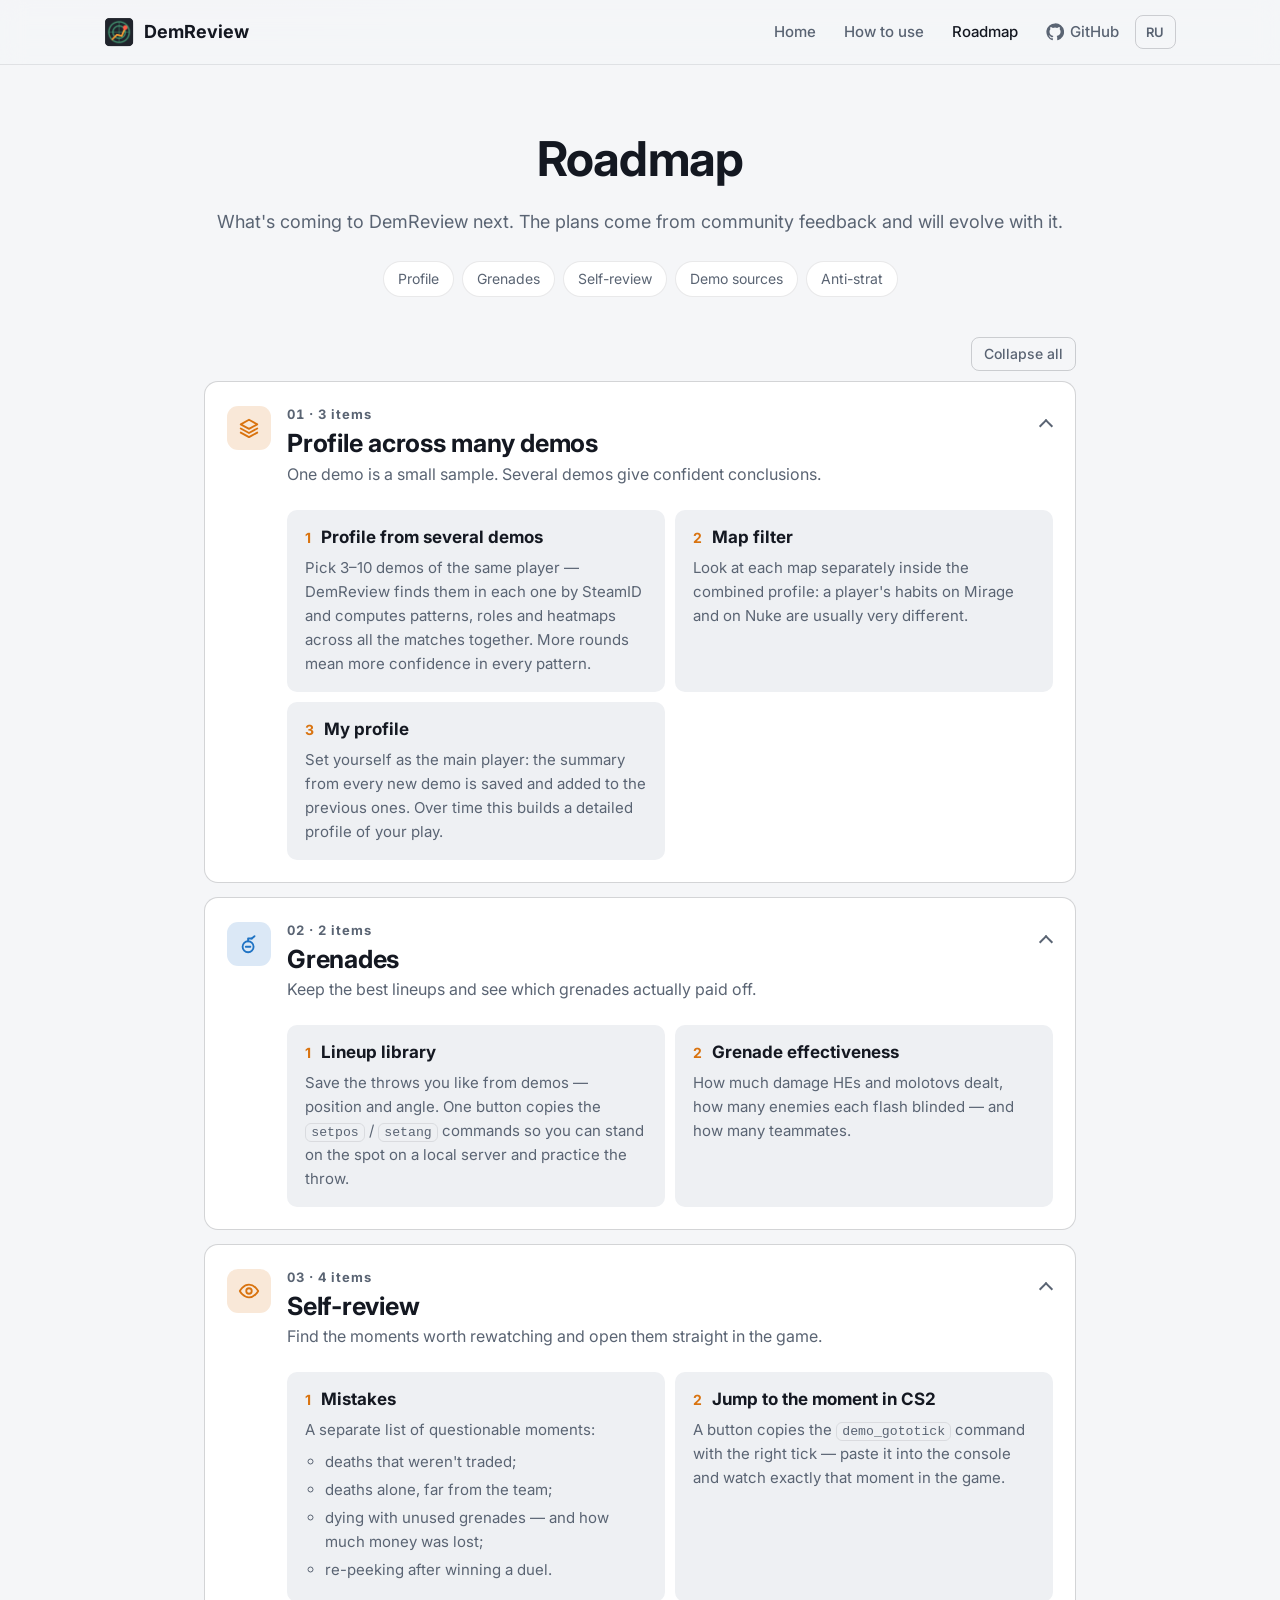
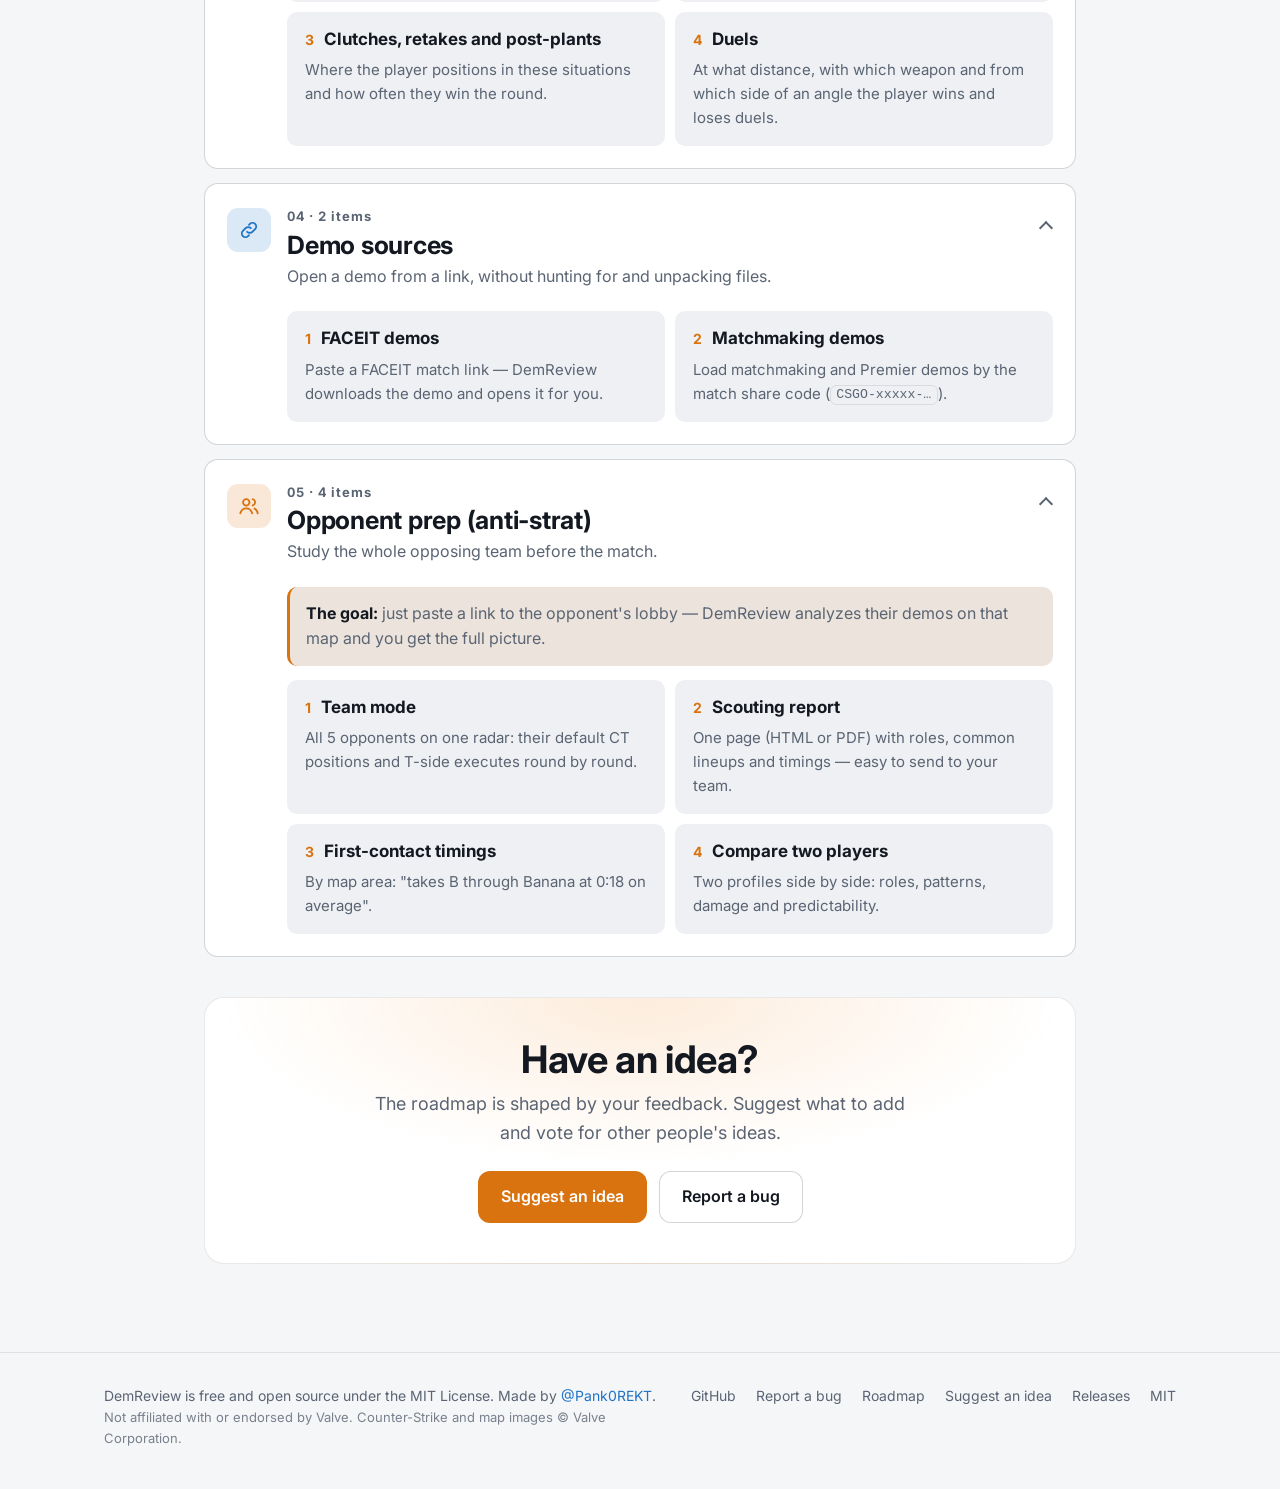
==== site/roadmap.html @ ffc4f19f "Дорожная карта на сайте" ====
<!doctype html>
<html lang="en" data-title-ru="Дорожная карта — DemReview" data-title-en="Roadmap — DemReview">
<head>
  <meta charset="utf-8">
  <meta name="viewport" content="width=device-width, initial-scale=1">
  <title>Roadmap — DemReview</title>
  <script>
    (function () {
      var saved = null;
      try { saved = localStorage.getItem("lang"); } catch (e) {}
      var langs = navigator.languages || [navigator.language || ""];
      var ru = /^(ru|uk|be|kk)/i.test(langs[0] || "");
      document.documentElement.lang = saved === "ru" || saved === "en" ? saved : (ru ? "ru" : "en");
    })();
  </script>
  <meta name="description" content="DemReview roadmap: player profile across many demos, grenade lineup library, self-review, FACEIT and matchmaking demos, opponent preparation (anti-strat).">
  <meta name="theme-color" content="#0e1014">
  <link rel="icon" type="image/png" href="assets/icon.png">
  <meta property="og:type" content="website">
  <meta property="og:title" content="DemReview roadmap">
  <meta property="og:description" content="What's coming next in DemReview: multi-demo profiles, lineups, self-review, FACEIT demos and anti-strat.">
  <meta property="og:image" content="https://pank0rekt.github.io/demreview-cs2/assets/og.png">
  <meta property="og:url" content="https://pank0rekt.github.io/demreview-cs2/roadmap.html">
  <meta name="twitter:card" content="summary_large_image">
  <link rel="preconnect" href="https://fonts.googleapis.com">
  <link rel="preconnect" href="https://fonts.gstatic.com" crossorigin>
  <link rel="stylesheet" href="https://fonts.googleapis.com/css2?family=Inter:wght@400;500;600;700&display=swap">
  <link rel="stylesheet" href="assets/style.css">
</head>
<body>
  <a class="skip-link" href="#main">
    <span data-lang="ru">К содержимому</span><span data-lang="en">Skip to content</span>
  </a>

  <header class="site-header">
    <div class="container">
      <a class="brand" href="./" aria-label="DemReview"><img src="assets/icon.png" alt="" width="30" height="30"><span class="brand-name">DemReview</span></a>
      <nav class="nav" aria-label="Main">
        <a class="nav-home" href="./"><span data-lang="ru">Главная</span><span data-lang="en">Home</span></a>
        <a href="usage.html"><span data-lang="ru"><span class="nav-long">Как пользоваться</span><span class="nav-short">Гайд</span></span><span data-lang="en"><span class="nav-long">How to use</span><span class="nav-short">Guide</span></span></a>
        <a href="roadmap.html" aria-current="page"><span data-lang="ru">Планы</span><span data-lang="en">Roadmap</span></a>
        <a class="nav-github" href="https://github.com/Pank0REKT/demreview-cs2">
          <svg viewBox="0 0 24 24" fill="currentColor" aria-hidden="true"><path d="M12 .5a11.5 11.5 0 0 0-3.64 22.41c.58.1.79-.25.79-.56v-2c-3.2.7-3.88-1.37-3.88-1.37-.52-1.33-1.28-1.69-1.28-1.69-1.05-.72.08-.7.08-.7 1.16.08 1.77 1.19 1.77 1.19 1.03 1.77 2.7 1.26 3.36.96.1-.75.4-1.26.73-1.55-2.55-.29-5.24-1.28-5.24-5.69 0-1.26.45-2.29 1.19-3.1-.12-.29-.52-1.46.11-3.05 0 0 .97-.31 3.17 1.18a11 11 0 0 1 5.78 0c2.2-1.49 3.17-1.18 3.17-1.18.63 1.59.23 2.76.11 3.05.74.81 1.19 1.84 1.19 3.1 0 4.42-2.7 5.39-5.26 5.68.41.36.78 1.06.78 2.14v3.17c0 .31.21.67.8.56A11.5 11.5 0 0 0 12 .5Z"/></svg>
          <span>GitHub</span>
        </a>
        <button class="lang-toggle" type="button">RU</button>
      </nav>
    </div>
  </header>

  <main id="main">
    <div class="page-head container">
      <h1><span data-lang="ru">Дорожная карта</span><span data-lang="en">Roadmap</span></h1>
      <p class="lead"><span data-lang="ru">Что появится в DemReview дальше. Планы собраны из обратной связи сообщества и будут меняться вместе с ней.</span><span data-lang="en">What's coming to DemReview next. The plans come from community feedback and will evolve with it.</span></p>
      <ul class="toc">
        <li><a href="#profile"><span data-lang="ru">Профиль</span><span data-lang="en">Profile</span></a></li>
        <li><a href="#grenades"><span data-lang="ru">Гранаты</span><span data-lang="en">Grenades</span></a></li>
        <li><a href="#self-review"><span data-lang="ru">Разбор своей игры</span><span data-lang="en">Self-review</span></a></li>
        <li><a href="#sources"><span data-lang="ru">Источники демок</span><span data-lang="en">Demo sources</span></a></li>
        <li><a href="#anti-strat"><span data-lang="ru">Подготовка к сопернику</span><span data-lang="en">Anti-strat</span></a></li>
      </ul>
    </div>

    <div class="container roadmap-page">
      <div class="roadmap-toolbar">
        <button class="roadmap-toggle-all" type="button" data-roadmap-toggle hidden>
          <span data-lang="ru">Свернуть все</span><span data-lang="en">Collapse all</span>
        </button>
      </div>

      <!-- 1. Профиль -->
      <details class="roadmap-block" id="profile" open>
        <summary>
          <span class="feature-icon"><svg viewBox="0 0 24 24" fill="none" stroke="currentColor" stroke-width="2" stroke-linecap="round" stroke-linejoin="round" aria-hidden="true"><path d="m12 3 9 5-9 5-9-5 9-5Z"/><path d="m3 12.5 9 5 9-5"/><path d="m3 17 9 5 9-5"/></svg></span>
          <span class="roadmap-block-head">
            <span class="roadmap-num">01 · <span data-lang="ru">3 пункта</span><span data-lang="en">3 items</span></span>
            <h2><span data-lang="ru">Профиль по многим демкам</span><span data-lang="en">Profile across many demos</span></h2>
            <span class="roadmap-block-sub"><span data-lang="ru">Одна демка — малая выборка. Несколько демок — уверенные выводы.</span><span data-lang="en">One demo is a small sample. Several demos give confident conclusions.</span></span>
          </span>
        </summary>
        <div class="roadmap-body">
          <ol class="roadmap-items">
            <li class="roadmap-item">
              <h3><span data-lang="ru">Профиль по нескольким демкам</span><span data-lang="en">Profile from several demos</span></h3>
              <p><span data-lang="ru">Выберите 3–10 демок одного игрока — DemReview найдёт его в каждой по SteamID и посчитает паттерны, роли и тепловые карты по всем матчам вместе. Чем больше раундов, тем выше уверенность в каждом паттерне.</span><span data-lang="en">Pick 3–10 demos of the same player — DemReview finds them in each one by SteamID and computes patterns, roles and heatmaps across all the matches together. More rounds mean more confidence in every pattern.</span></p>
            </li>
            <li class="roadmap-item">
              <h3><span data-lang="ru">Фильтр по карте</span><span data-lang="en">Map filter</span></h3>
              <p><span data-lang="ru">В общем профиле можно смотреть каждую карту отдельно: привычки игрока на Mirage и на Nuke обычно совсем разные.</span><span data-lang="en">Look at each map separately inside the combined profile: a player's habits on Mirage and on Nuke are usually very different.</span></p>
            </li>
            <li class="roadmap-item">
              <h3><span data-lang="ru">Мой профиль</span><span data-lang="en">My profile</span></h3>
              <p><span data-lang="ru">Добавьте себя как основного игрока: сводка из каждой новой демки будет сохраняться и дополнять предыдущие. Со временем сложится подробный профиль вашей игры.</span><span data-lang="en">Set yourself as the main player: the summary from every new demo is saved and added to the previous ones. Over time this builds a detailed profile of your play.</span></p>
            </li>
          </ol>
        </div>
      </details>

      <!-- 2. Гранаты -->
      <details class="roadmap-block" id="grenades" open>
        <summary>
          <span class="feature-icon ct"><svg viewBox="0 0 24 24" fill="none" stroke="currentColor" stroke-width="2" stroke-linecap="round" stroke-linejoin="round" aria-hidden="true"><circle cx="11" cy="15" r="6"/><path d="M11 9V6h4"/><path d="m15 6 3-2.5"/><path d="M8.5 15h5"/></svg></span>
          <span class="roadmap-block-head">
            <span class="roadmap-num">02 · <span data-lang="ru">2 пункта</span><span data-lang="en">2 items</span></span>
            <h2><span data-lang="ru">Гранаты</span><span data-lang="en">Grenades</span></h2>
            <span class="roadmap-block-sub"><span data-lang="ru">Сохранять лучшие раскидки и видеть, какая граната принесла пользу.</span><span data-lang="en">Keep the best lineups and see which grenades actually paid off.</span></span>
          </span>
        </summary>
        <div class="roadmap-body">
          <ol class="roadmap-items">
            <li class="roadmap-item">
              <h3><span data-lang="ru">Библиотека раскидок</span><span data-lang="en">Lineup library</span></h3>
              <p><span data-lang="ru">Сохраняйте понравившиеся броски из демок — позицию и угол. Одна кнопка копирует команды <code>setpos</code> / <code>setang</code>: встаньте в точку на локальном сервере и отработайте бросок.</span><span data-lang="en">Save the throws you like from demos — position and angle. One button copies the <code>setpos</code> / <code>setang</code> commands so you can stand on the spot on a local server and practice the throw.</span></p>
            </li>
            <li class="roadmap-item">
              <h3><span data-lang="ru">Эффективность гранат</span><span data-lang="en">Grenade effectiveness</span></h3>
              <p><span data-lang="ru">Сколько урона нанесли HE и молотовы, скольких врагов ослепила флешка — и скольких тиммейтов.</span><span data-lang="en">How much damage HEs and molotovs dealt, how many enemies each flash blinded — and how many teammates.</span></p>
            </li>
          </ol>
        </div>
      </details>

      <!-- 3. Разбор своей игры -->
      <details class="roadmap-block" id="self-review" open>
        <summary>
          <span class="feature-icon"><svg viewBox="0 0 24 24" fill="none" stroke="currentColor" stroke-width="2" stroke-linecap="round" stroke-linejoin="round" aria-hidden="true"><path d="M2 12s3.5-7 10-7 10 7 10 7-3.5 7-10 7S2 12 2 12Z"/><circle cx="12" cy="12" r="3"/></svg></span>
          <span class="roadmap-block-head">
            <span class="roadmap-num">03 · <span data-lang="ru">4 пункта</span><span data-lang="en">4 items</span></span>
            <h2><span data-lang="ru">Разбор своей игры</span><span data-lang="en">Self-review</span></h2>
            <span class="roadmap-block-sub"><span data-lang="ru">Найти моменты, которые стоит пересмотреть, и сразу открыть их в игре.</span><span data-lang="en">Find the moments worth rewatching and open them straight in the game.</span></span>
          </span>
        </summary>
        <div class="roadmap-body">
          <ol class="roadmap-items">
            <li class="roadmap-item">
              <h3><span data-lang="ru">«Ошибки»</span><span data-lang="en">Mistakes</span></h3>
              <p><span data-lang="ru">Отдельный список спорных моментов:</span><span data-lang="en">A separate list of questionable moments:</span></p>
              <ul>
                <li><span data-lang="ru">смерти без размена;</span><span data-lang="en">deaths that weren't traded;</span></li>
                <li><span data-lang="ru">смерти в одиночку, далеко от команды;</span><span data-lang="en">deaths alone, far from the team;</span></li>
                <li><span data-lang="ru">смерть с неиспользованными гранатами — и сколько денег пропало;</span><span data-lang="en">dying with unused grenades — and how much money was lost;</span></li>
                <li><span data-lang="ru">повторный пик после выигранной дуэли.</span><span data-lang="en">re-peeking after winning a duel.</span></li>
              </ul>
            </li>
            <li class="roadmap-item">
              <h3><span data-lang="ru">Перейти к моменту в CS2</span><span data-lang="en">Jump to the moment in CS2</span></h3>
              <p><span data-lang="ru">Кнопка копирует команду <code>demo_gototick</code> с нужным тиком — вставьте её в консоль и посмотрите ровно этот момент в игре.</span><span data-lang="en">A button copies the <code>demo_gototick</code> command with the right tick — paste it into the console and watch exactly that moment in the game.</span></p>
            </li>
            <li class="roadmap-item">
              <h3><span data-lang="ru">Клатчи, ретейки и пост-плант</span><span data-lang="en">Clutches, retakes and post-plants</span></h3>
              <p><span data-lang="ru">Где игрок стоит в этих ситуациях и как часто выигрывает раунд.</span><span data-lang="en">Where the player positions in these situations and how often they win the round.</span></p>
            </li>
            <li class="roadmap-item">
              <h3><span data-lang="ru">Дуэли</span><span data-lang="en">Duels</span></h3>
              <p><span data-lang="ru">С какой дистанции, с каким оружием и с какой стороны угла игрок выигрывает и проигрывает дуэли.</span><span data-lang="en">At what distance, with which weapon and from which side of an angle the player wins and loses duels.</span></p>
            </li>
          </ol>
        </div>
      </details>

      <!-- 4. Источники демок -->
      <details class="roadmap-block" id="sources" open>
        <summary>
          <span class="feature-icon ct"><svg viewBox="0 0 24 24" fill="none" stroke="currentColor" stroke-width="2" stroke-linecap="round" stroke-linejoin="round" aria-hidden="true"><path d="M10 14a4 4 0 0 0 5.66 0l3-3a4 4 0 0 0-5.66-5.66l-1 1"/><path d="M14 10a4 4 0 0 0-5.66 0l-3 3a4 4 0 0 0 5.66 5.66l1-1"/></svg></span>
          <span class="roadmap-block-head">
            <span class="roadmap-num">04 · <span data-lang="ru">2 пункта</span><span data-lang="en">2 items</span></span>
            <h2><span data-lang="ru">Источники демок</span><span data-lang="en">Demo sources</span></h2>
            <span class="roadmap-block-sub"><span data-lang="ru">Открыть демку по ссылке, без ручного поиска и распаковки файлов.</span><span data-lang="en">Open a demo from a link, without hunting for and unpacking files.</span></span>
          </span>
        </summary>
        <div class="roadmap-body">
          <ol class="roadmap-items">
            <li class="roadmap-item">
              <h3><span data-lang="ru">Демки с FACEIT</span><span data-lang="en">FACEIT demos</span></h3>
              <p><span data-lang="ru">Вставьте ссылку на матч FACEIT — DemReview сам скачает демку и откроет её.</span><span data-lang="en">Paste a FACEIT match link — DemReview downloads the demo and opens it for you.</span></p>
            </li>
            <li class="roadmap-item">
              <h3><span data-lang="ru">Демки из матчмейкинга</span><span data-lang="en">Matchmaking demos</span></h3>
              <p><span data-lang="ru">Загрузка демок матчмейкинга и Premier по share code матча (<code>CSGO-xxxxx-…</code>).</span><span data-lang="en">Load matchmaking and Premier demos by the match share code (<code>CSGO-xxxxx-…</code>).</span></p>
            </li>
          </ol>
        </div>
      </details>

      <!-- 5. Подготовка к сопернику -->
      <details class="roadmap-block" id="anti-strat" open>
        <summary>
          <span class="feature-icon"><svg viewBox="0 0 24 24" fill="none" stroke="currentColor" stroke-width="2" stroke-linecap="round" stroke-linejoin="round" aria-hidden="true"><circle cx="9" cy="8" r="3.5"/><path d="M2.5 20c1-3.5 3.5-5.5 6.5-5.5s5.5 2 6.5 5.5"/><path d="M16 4.6a3.5 3.5 0 0 1 0 6.8"/><path d="M18 14.8c1.8.7 3 2.4 3.5 5.2"/></svg></span>
          <span class="roadmap-block-head">
            <span class="roadmap-num">05 · <span data-lang="ru">4 пункта</span><span data-lang="en">4 items</span></span>
            <h2><span data-lang="ru">Подготовка к сопернику (anti-strat)</span><span data-lang="en">Opponent prep (anti-strat)</span></h2>
            <span class="roadmap-block-sub"><span data-lang="ru">Изучить всю команду соперника перед матчем.</span><span data-lang="en">Study the whole opposing team before the match.</span></span>
          </span>
        </summary>
        <div class="roadmap-body">
          <p class="roadmap-goal"><span data-lang="ru"><strong>Цель:</strong> достаточно вставить в программу ссылку на лобби соперника — DemReview сам разберёт их демки на этой карте, и вы получите готовую картину.</span><span data-lang="en"><strong>The goal:</strong> just paste a link to the opponent's lobby — DemReview analyzes their demos on that map and you get the full picture.</span></p>
          <ol class="roadmap-items">
            <li class="roadmap-item">
              <h3><span data-lang="ru">Режим «команда»</span><span data-lang="en">Team mode</span></h3>
              <p><span data-lang="ru">Все 5 игроков соперника на одном радаре: их дефолтные позиции на CT и выходы на T по раундам.</span><span data-lang="en">All 5 opponents on one radar: their default CT positions and T-side executes round by round.</span></p>
            </li>
            <li class="roadmap-item">
              <h3><span data-lang="ru">Досье на соперника</span><span data-lang="en">Scouting report</span></h3>
              <p><span data-lang="ru">Одна страница (HTML или PDF) с ролями, частыми раскидками и таймингами — удобно отправить команде.</span><span data-lang="en">One page (HTML or PDF) with roles, common lineups and timings — easy to send to your team.</span></p>
            </li>
            <li class="roadmap-item">
              <h3><span data-lang="ru">Тайминги первых контактов</span><span data-lang="en">First-contact timings</span></h3>
              <p><span data-lang="ru">По точкам карты: «на B через Banana в среднем выходит на 0:18».</span><span data-lang="en">By map area: "takes B through Banana at 0:18 on average".</span></p>
            </li>
            <li class="roadmap-item">
              <h3><span data-lang="ru">Сравнение двух игроков</span><span data-lang="en">Compare two players</span></h3>
              <p><span data-lang="ru">Два профиля бок о бок: роли, паттерны, урон и предсказуемость.</span><span data-lang="en">Two profiles side by side: roles, patterns, damage and predictability.</span></p>
            </li>
          </ol>
        </div>
      </details>

      <div class="roadmap-cta">
        <h2><span data-lang="ru">Есть идея?</span><span data-lang="en">Have an idea?</span></h2>
        <p class="lead"><span data-lang="ru">Дорожная карта строится по вашей обратной связи. Предлагайте, что добавить, и голосуйте за чужие идеи.</span><span data-lang="en">The roadmap is shaped by your feedback. Suggest what to add and vote for other people's ideas.</span></p>
        <div class="download-buttons">
          <a class="btn btn-primary" href="https://github.com/Pank0REKT/demreview-cs2/discussions/1"><span data-lang="ru">Предложить идею</span><span data-lang="en">Suggest an idea</span></a>
          <a class="btn btn-ghost" href="https://github.com/Pank0REKT/demreview-cs2/issues"><span data-lang="ru">Сообщить об ошибке</span><span data-lang="en">Report a bug</span></a>
        </div>
      </div>
    </div>
  </main>

  <footer class="site-footer">
    <div class="container">
      <div>
        <p><span data-lang="ru">DemReview — бесплатный проект с открытым кодом под лицензией MIT. Автор — <a href="https://github.com/Pank0REKT">@Pank0REKT</a>.</span><span data-lang="en">DemReview is free and open source under the MIT License. Made by <a href="https://github.com/Pank0REKT">@Pank0REKT</a>.</span></p>
        <p class="disclaimer"><span data-lang="ru">Не связан с Valve и не одобрен ею. Counter-Strike и изображения карт — © Valve Corporation.</span><span data-lang="en">Not affiliated with or endorsed by Valve. Counter-Strike and map images © Valve Corporation.</span></p>
      </div>
      <ul class="footer-links">
        <li><a href="https://github.com/Pank0REKT/demreview-cs2">GitHub</a></li>
        <li><a href="https://github.com/Pank0REKT/demreview-cs2/issues"><span data-lang="ru">Сообщить об ошибке</span><span data-lang="en">Report a bug</span></a></li>
        <li><a href="roadmap.html"><span data-lang="ru">Дорожная карта</span><span data-lang="en">Roadmap</span></a></li>
        <li><a href="https://github.com/Pank0REKT/demreview-cs2/discussions/1"><span data-lang="ru">Предложить идею</span><span data-lang="en">Suggest an idea</span></a></li>
        <li><a href="https://github.com/Pank0REKT/demreview-cs2/releases"><span data-lang="ru">Релизы</span><span data-lang="en">Releases</span></a></li>
        <li><a href="https://github.com/Pank0REKT/demreview-cs2/blob/main/LICENSE">MIT</a></li>
      </ul>
    </div>
  </footer>

  <script src="assets/site.js" defer></script>
</body>
</html>
---- site/assets/style.css ----
/* DemReview — сайт проекта. Тёмная тема по умолчанию, светлая — по настройке системы. */

:root {
  --bg: #0e1014;
  --bg-glow: rgba(240, 138, 36, 0.14);
  --surface: #161a21;
  --surface-2: #1d222b;
  --border: rgba(255, 255, 255, 0.08);
  --border-strong: rgba(255, 255, 255, 0.16);
  --text: #e9edf2;
  --muted: #a2acb9;
  --accent: #f08a24;
  --accent-hover: #ff9d3d;
  --accent-text: #1a0f02;
  --ct: #4a9be8;
  --good: #3fb950;
  --warn: #d6a21e;
  --shadow: 0 20px 60px rgba(0, 0, 0, 0.45);
  --radius: 14px;
  --container: 1120px;
  color-scheme: dark;
}

@media (prefers-color-scheme: light) {
  :root {
    --bg: #f5f6f8;
    --bg-glow: rgba(240, 138, 36, 0.16);
    --surface: #ffffff;
    --surface-2: #eef0f3;
    --border: rgba(15, 20, 30, 0.09);
    --border-strong: rgba(15, 20, 30, 0.18);
    --text: #141821;
    --muted: #5a6473;
    --accent: #d9730f;
    --accent-hover: #c4650a;
    --accent-text: #ffffff;
    --ct: #1f73c4;
    --shadow: 0 20px 50px rgba(20, 30, 50, 0.16);
    color-scheme: light;
  }
}

/* Языки: показывается только текст текущего языка. */
html[lang="ru"] [data-lang="en"],
html[lang="en"] [data-lang="ru"] { display: none !important; }

*, *::before, *::after { box-sizing: border-box; }

html { scroll-behavior: smooth; }
@media (prefers-reduced-motion: reduce) { html { scroll-behavior: auto; } }

body {
  margin: 0;
  background: var(--bg);
  background-image: radial-gradient(900px 500px at 15% -10%, var(--bg-glow), transparent 70%);
  background-repeat: no-repeat;
  color: var(--text);
  font: 16px/1.6 "Inter", system-ui, -apple-system, "Segoe UI", Roboto, sans-serif;
  -webkit-font-smoothing: antialiased;
}

img { max-width: 100%; height: auto; display: block; }
a { color: var(--ct); text-decoration: none; }
a:hover { text-decoration: underline; }
code, kbd {
  font: 0.88em/1.4 ui-monospace, "Cascadia Mono", Consolas, monospace;
  background: var(--surface-2);
  border: 1px solid var(--border);
  border-radius: 6px;
  padding: 0.1em 0.4em;
}
code { overflow-wrap: anywhere; }
kbd { border-bottom-width: 2px; white-space: nowrap; }

.container { max-width: var(--container); margin: 0 auto; padding: 0 16px; }
@media (min-width: 720px) { .container { padding: 0 24px; } }

.skip-link { position: absolute; left: -999px; top: 8px; background: var(--accent); color: var(--accent-text); padding: 8px 12px; border-radius: 8px; z-index: 100; }
.skip-link:focus { left: 8px; }

:focus-visible { outline: 2px solid var(--accent); outline-offset: 2px; }

/* ---------- Шапка ---------- */

.site-header {
  position: sticky; top: 0; z-index: 50;
  background: color-mix(in srgb, var(--bg) 82%, transparent);
  backdrop-filter: blur(12px);
  -webkit-backdrop-filter: blur(12px);
  border-bottom: 1px solid var(--border);
}
.site-header .container { display: flex; align-items: center; gap: 16px; height: 64px; }
.brand { display: flex; align-items: center; gap: 10px; color: var(--text); font-weight: 700; font-size: 18px; }
.brand:hover { text-decoration: none; }
.brand img { width: 30px; height: 30px; border-radius: 7px; }
.nav { display: flex; align-items: center; gap: 4px; margin-left: auto; }
.nav a, .lang-toggle {
  color: var(--muted); font-size: 15px; font-weight: 500;
  padding: 8px 12px; border-radius: 8px;
}
.nav a:hover { color: var(--text); background: var(--surface-2); text-decoration: none; }
.nav a[aria-current="page"] { color: var(--text); }
.lang-toggle {
  background: none; border: 1px solid var(--border-strong); cursor: pointer;
  font: inherit; font-size: 13px; font-weight: 600; letter-spacing: 0.04em; padding: 6px 10px;
}
.lang-toggle:hover { color: var(--text); border-color: var(--muted); }
.nav .nav-github { display: inline-flex; align-items: center; gap: 6px; }
.nav .nav-github svg { width: 18px; height: 18px; }
.nav-short { display: none; }
@media (max-width: 640px) {
  .nav .nav-home, .nav .nav-github span, .nav-long { display: none; }
  .nav-short { display: inline; }
  .nav a { padding: 8px; }
}
@media (max-width: 400px) {
  .brand-name { display: none; }
}

/* ---------- Кнопки ---------- */

.btn {
  display: inline-flex; align-items: center; justify-content: center; gap: 10px;
  min-height: 48px; padding: 12px 22px; border-radius: 12px;
  font-weight: 600; font-size: 16px; border: 1px solid transparent; cursor: pointer;
  transition: background-color .15s, border-color .15s, transform .15s;
}
.btn:hover { text-decoration: none; }
.btn:active { transform: translateY(1px); }
.btn svg { width: 20px; height: 20px; flex: none; }
.btn-primary { background: var(--accent); color: var(--accent-text); }
.btn-primary:hover { background: var(--accent-hover); }
.btn-ghost { background: var(--surface); color: var(--text); border-color: var(--border-strong); }
.btn-ghost:hover { border-color: var(--muted); }

/* ---------- Первый экран ---------- */

.hero { padding: 64px 0 40px; text-align: center; }
.hero-icon { width: 76px; height: 76px; margin: 0 auto 20px; border-radius: 18px; box-shadow: var(--shadow); }
.hero h1 { font-size: clamp(40px, 7vw, 64px); line-height: 1.05; margin: 0 0 14px; letter-spacing: -0.02em; }
.tagline { font-size: clamp(20px, 3vw, 26px); font-weight: 600; margin: 0 auto 12px; max-width: 760px; line-height: 1.3; }
.tagline em { font-style: normal; color: var(--accent); }
.hero-sub { color: var(--muted); max-width: 640px; margin: 0 auto 28px; font-size: 17px; }

.download { display: flex; flex-direction: column; align-items: center; gap: 10px; }
.download-buttons { display: flex; flex-wrap: wrap; justify-content: center; gap: 12px; }
.download-meta { color: var(--muted); font-size: 14px; margin: 0; }
.download-meta a { color: var(--muted); text-decoration: underline; text-underline-offset: 2px; }
.download-meta a:hover { color: var(--text); }

.badges { display: flex; flex-wrap: wrap; justify-content: center; gap: 8px; margin-top: 22px; padding: 0; list-style: none; }
.badges li {
  font-size: 13px; color: var(--muted); padding: 4px 12px;
  border: 1px solid var(--border); border-radius: 999px; background: var(--surface);
}

/* ---------- Карусель ---------- */

.carousel { position: relative; margin: 8px auto 0; max-width: 1040px; }
.carousel-viewport {
  overflow: hidden; border-radius: var(--radius);
  border: 1px solid var(--border-strong); box-shadow: var(--shadow); background: #000;
  touch-action: pan-y;
}
.carousel-track { display: flex; transition: transform .5s cubic-bezier(.22, .61, .36, 1); }
@media (prefers-reduced-motion: reduce) { .carousel-track { transition: none; } }
.slide { flex: 0 0 100%; margin: 0; }
.slide button { display: block; width: 100%; padding: 0; border: 0; background: none; cursor: zoom-in; }
.slide img { width: 100%; aspect-ratio: 1936 / 1056; object-fit: cover; user-select: none; -webkit-user-drag: none; }
.carousel-caption { text-align: center; color: var(--muted); font-size: 15px; min-height: 3.2em; margin: 14px 16px 0; }
.carousel-caption strong { color: var(--text); }
.carousel-btn {
  position: absolute; top: calc(50% - 30px); width: 44px; height: 44px; border-radius: 50%;
  display: grid; place-items: center; cursor: pointer;
  background: rgba(14, 16, 20, 0.72); color: #fff; border: 1px solid rgba(255, 255, 255, 0.2);
  backdrop-filter: blur(6px);
}
.carousel-btn:hover { background: rgba(14, 16, 20, 0.92); }
.carousel-btn svg { width: 22px; height: 22px; }
.carousel-btn.prev { left: 12px; }
.carousel-btn.next { right: 12px; }
@media (max-width: 640px) { .carousel-btn { display: none; } }
.carousel-dots { display: flex; justify-content: center; gap: 8px; margin-top: 12px; }
.carousel-dots button {
  width: 10px; height: 10px; border-radius: 999px; border: 0; padding: 0; cursor: pointer;
  background: var(--border-strong); transition: width .25s, background-color .25s;
}
.carousel-dots button[aria-current="true"] { width: 28px; background: var(--accent); }

.lightbox { border: 0; padding: 0; background: transparent; max-width: 96vw; max-height: 94vh; }
.lightbox::backdrop { background: rgba(0, 0, 0, 0.85); }
.lightbox img { max-width: 96vw; max-height: 94vh; border-radius: 10px; }
.lightbox form { position: absolute; top: 8px; right: 8px; }
.lightbox button {
  width: 40px; height: 40px; border-radius: 50%; border: 0; cursor: pointer;
  background: rgba(0, 0, 0, 0.6); color: #fff; font-size: 22px; line-height: 1;
}

/* ---------- Секции ---------- */

section { padding: 72px 0 0; scroll-margin-top: 64px; }
.section-head { max-width: 720px; margin: 0 auto 36px; text-align: center; }
.eyebrow { color: var(--accent); font-weight: 600; font-size: 13px; letter-spacing: 0.08em; text-transform: uppercase; margin: 0 0 8px; }
h2 { font-size: clamp(28px, 4vw, 38px); line-height: 1.15; margin: 0 0 12px; letter-spacing: -0.01em; }
h3 { font-size: 19px; margin: 0 0 8px; line-height: 1.3; }
.lead { color: var(--muted); font-size: 18px; margin: 0; }

.card {
  background: var(--surface); border: 1px solid var(--border); border-radius: var(--radius);
  padding: 24px;
}
.card p { color: var(--muted); margin: 0; }

/* Что это — описание и пример паттерна */
.about { display: grid; gap: 32px; align-items: center; }
@media (min-width: 900px) { .about { grid-template-columns: 1.1fr 1fr; gap: 48px; } }
.about-text p { color: var(--muted); font-size: 17px; margin: 0 0 14px; }
.about-text p strong { color: var(--text); }
.pattern-card { padding: 22px 24px; }
.pattern-card .label { font-size: 13px; color: var(--muted); margin: 0 0 14px; display: flex; justify-content: space-between; gap: 12px; }
.pattern {
  display: flex; gap: 12px; align-items: flex-start;
  padding: 14px; border-radius: 10px; background: var(--surface-2); margin-bottom: 10px;
}
.pattern:last-child { margin-bottom: 0; }
.dot { width: 10px; height: 10px; border-radius: 50%; margin-top: 7px; flex: none; }
.dot.good { background: var(--good); }
.dot.warn { background: var(--warn); }
.pattern p { margin: 0; color: var(--text); font-size: 15px; line-height: 1.5; }
.pattern .route { color: var(--accent); font-weight: 600; }
.pattern .share { color: var(--muted); font-size: 13px; display: block; margin-top: 2px; }

/* Дорожная карта — сводка на главной */
.roadmap-grid { display: grid; gap: 16px; padding: 0; margin: 0; list-style: none; }
@media (min-width: 640px) {
  .roadmap-grid { grid-template-columns: repeat(2, 1fr); }
  .roadmap-grid li:last-child { grid-column: 1 / -1; }
}
@media (min-width: 960px) {
  .roadmap-grid { grid-template-columns: repeat(6, 1fr); }
  .roadmap-grid li { grid-column: span 2; }
  .roadmap-grid li:nth-child(-n+2) { grid-column: span 3; }
  .roadmap-grid li:last-child { grid-column: span 2; }
}
.roadmap-card {
  display: flex; flex-direction: column; height: 100%; color: var(--text); position: relative; overflow: hidden;
  transition: border-color .2s, transform .2s, box-shadow .2s;
}
.roadmap-card::before {
  content: ""; position: absolute; inset: 0 0 auto; height: 3px;
  background: linear-gradient(90deg, var(--accent), var(--ct)); opacity: 0; transition: opacity .2s;
}
.roadmap-card:hover { text-decoration: none; border-color: var(--border-strong); transform: translateY(-3px); box-shadow: var(--shadow); }
.roadmap-card:hover::before, .roadmap-card:focus-visible::before { opacity: 1; }
@media (prefers-reduced-motion: reduce) { .roadmap-card, .roadmap-card:hover { transition: none; transform: none; } }
.roadmap-card-top { display: flex; justify-content: space-between; align-items: flex-start; }
.roadmap-card .feature-icon { margin-bottom: 16px; }
.roadmap-num { color: var(--muted); font-weight: 700; font-size: 13px; letter-spacing: 0.08em; font-variant-numeric: tabular-nums; }
.roadmap-card p { margin-bottom: 16px; }
.roadmap-tags { display: flex; flex-wrap: wrap; gap: 6px; padding: 0; margin: 0 0 18px; list-style: none; }
.roadmap-tags li {
  font-size: 13px; color: var(--muted); padding: 3px 10px;
  border: 1px solid var(--border); border-radius: 999px; background: var(--surface-2);
}
.roadmap-more { margin-top: auto; color: var(--accent); font-weight: 600; font-size: 15px; }
.roadmap-footer { text-align: center; margin: 20px 0 0; }
.roadmap-footer .sep { color: var(--muted); margin: 0 10px; }

/* Как это работает */
.steps { display: grid; gap: 16px; counter-reset: step; padding: 0; margin: 0; list-style: none; }
@media (min-width: 760px) { .steps { grid-template-columns: repeat(3, 1fr); } }
.steps li { counter-increment: step; position: relative; padding-top: 64px; }
.steps li::before {
  content: counter(step);
  position: absolute; top: 22px; left: 24px;
  width: 32px; height: 32px; border-radius: 50%; display: grid; place-items: center;
  background: var(--accent); color: var(--accent-text); font-weight: 700; font-size: 15px;
}

/* Возможности */
.features { display: grid; gap: 16px; }
@media (min-width: 640px) { .features { grid-template-columns: repeat(2, 1fr); } }
@media (min-width: 960px) { .features { grid-template-columns: repeat(3, 1fr); } }
.feature-icon {
  width: 44px; height: 44px; border-radius: 11px; display: grid; place-items: center; margin-bottom: 16px;
  background: color-mix(in srgb, var(--accent) 16%, transparent); color: var(--accent);
}
.feature-icon.ct { background: color-mix(in srgb, var(--ct) 16%, transparent); color: var(--ct); }
.feature-icon svg { width: 22px; height: 22px; }

/* Карты */
.maps { display: grid; grid-template-columns: repeat(2, 1fr); gap: 12px; padding: 0; margin: 0; list-style: none; }
@media (min-width: 560px) { .maps { grid-template-columns: repeat(3, 1fr); } }
@media (min-width: 860px) { .maps { grid-template-columns: repeat(5, 1fr); } }
.maps li {
  background: var(--surface); border: 1px solid var(--border); border-radius: 12px;
  padding: 12px 12px 10px; text-align: center; font-weight: 600; font-size: 15px;
  transition: border-color .2s, transform .2s;
}
.maps li:hover { border-color: var(--border-strong); transform: translateY(-2px); }
.maps img { width: 100%; aspect-ratio: 1; object-fit: contain; margin-bottom: 8px; }
.maps-note { color: var(--muted); text-align: center; font-size: 15px; margin: 18px auto 0; max-width: 680px; }

/* Приватность */
.privacy { display: grid; gap: 16px; }
@media (min-width: 760px) { .privacy { grid-template-columns: repeat(3, 1fr); } }
.privacy .card h3 { display: flex; align-items: center; gap: 10px; }
.privacy .card h3 svg { width: 20px; height: 20px; color: var(--good); flex: none; }

/* Что нового */
.releases { max-width: 720px; margin: 0 auto; display: grid; gap: 10px; padding: 0; list-style: none; }
.releases li a {
  display: flex; justify-content: space-between; align-items: center; gap: 16px;
  background: var(--surface); border: 1px solid var(--border); border-radius: 12px;
  padding: 16px 20px; color: var(--text);
}
.releases li a:hover { border-color: var(--border-strong); text-decoration: none; }
.releases .ver { font-weight: 600; }
.releases .latest {
  font-size: 12px; font-weight: 600; color: var(--accent-text); background: var(--accent);
  padding: 2px 8px; border-radius: 999px; margin-left: 8px;
}
.releases time { color: var(--muted); font-size: 14px; white-space: nowrap; }
.releases-more { text-align: center; margin: 16px 0 0; }

/* Блок скачивания внизу */
.cta {
  margin-top: 72px; text-align: center; padding: 48px 24px;
  background:
    radial-gradient(600px 240px at 50% 0%, var(--bg-glow), transparent 70%),
    var(--surface);
  border: 1px solid var(--border); border-radius: 20px;
}
.cta h2 { margin-bottom: 8px; }
.cta .lead { margin-bottom: 28px; }
.cta-notes { display: grid; gap: 12px; max-width: 760px; margin: 32px auto 0; text-align: left; }
@media (min-width: 760px) { .cta-notes { grid-template-columns: 1fr 1fr; } }
.cta-notes .note { font-size: 14px; color: var(--muted); padding: 14px 16px; border-radius: 10px; background: var(--surface-2); }
.cta-notes .note strong { color: var(--text); }

/* ---------- Страница «Как пользоваться» ---------- */

.page-head { padding: 56px 0 8px; text-align: center; }
.page-head h1 { font-size: clamp(34px, 5vw, 48px); margin: 0 0 10px; letter-spacing: -0.02em; }
.toc { display: flex; flex-wrap: wrap; justify-content: center; gap: 8px; margin: 24px 0 0; padding: 0; list-style: none; }
.toc a {
  display: block; padding: 6px 14px; border-radius: 999px; font-size: 14px;
  color: var(--muted); background: var(--surface); border: 1px solid var(--border);
}
.toc a:hover { color: var(--text); text-decoration: none; border-color: var(--border-strong); }

.guide { display: grid; gap: 20px; }
.guide-step { display: grid; gap: 20px; align-items: center; }
@media (min-width: 900px) {
  .guide-step { grid-template-columns: 1fr 1.25fr; gap: 36px; }
  .guide-step.flip > :first-child { order: 2; }
}
.guide-step .num { color: var(--accent); font-weight: 700; font-size: 14px; letter-spacing: 0.06em; text-transform: uppercase; margin: 0 0 6px; }
.guide-step p, .guide-step li { color: var(--muted); }
.guide-step ul { padding-left: 20px; margin: 10px 0 0; }
.guide-step li { margin-bottom: 6px; }
.guide-step li strong, .guide-step p strong { color: var(--text); }
.shot { border-radius: 12px; border: 1px solid var(--border-strong); box-shadow: var(--shadow); }

.table-wrap { overflow-x: auto; border: 1px solid var(--border); border-radius: var(--radius); background: var(--surface); }
table { width: 100%; border-collapse: collapse; font-size: 15px; }
th, td { text-align: left; padding: 12px 18px; border-bottom: 1px solid var(--border); vertical-align: top; }
th { color: var(--muted); font-weight: 600; font-size: 13px; text-transform: uppercase; letter-spacing: 0.05em; }
tr:last-child td { border-bottom: 0; }
td:first-child { white-space: nowrap; }

.faq { max-width: 820px; margin: 0 auto; display: grid; gap: 10px; }
.faq details { background: var(--surface); border: 1px solid var(--border); border-radius: 12px; }
.faq details[open] { border-color: var(--border-strong); }
.faq summary {
  cursor: pointer; list-style: none; padding: 16px 48px 16px 20px; font-weight: 600; position: relative;
}
.faq summary::-webkit-details-marker { display: none; }
.faq summary::after {
  content: ""; position: absolute; right: 20px; top: 50%; width: 9px; height: 9px; margin-top: -6px;
  border-right: 2px solid var(--muted); border-bottom: 2px solid var(--muted); transform: rotate(45deg);
  transition: transform .2s;
}
.faq details[open] summary::after { transform: rotate(-135deg); margin-top: -2px; }
.faq .answer { padding: 0 20px 18px; color: var(--muted); }
.faq .answer p { margin: 0 0 10px; }
.faq .answer p:last-child { margin-bottom: 0; }
.faq .answer ul { margin: 0 0 10px; padding-left: 20px; }

/* ---------- Страница «Дорожная карта» ---------- */

.roadmap-page { max-width: 920px; padding-top: 32px; }
.roadmap-toolbar { display: flex; justify-content: flex-end; min-height: 34px; margin-bottom: 10px; }
.roadmap-toggle-all {
  background: none; border: 1px solid var(--border-strong); border-radius: 8px; cursor: pointer;
  color: var(--muted); font: inherit; font-size: 14px; font-weight: 500; padding: 5px 12px;
}
.roadmap-toggle-all:hover { color: var(--text); border-color: var(--muted); }

.roadmap-block {
  background: var(--surface); border: 1px solid var(--border); border-radius: var(--radius);
  margin-bottom: 14px; scroll-margin-top: 84px; transition: border-color .3s, box-shadow .3s;
}
.roadmap-block[open] { border-color: var(--border-strong); }
.roadmap-block.is-target { border-color: var(--accent); box-shadow: 0 0 0 3px color-mix(in srgb, var(--accent) 22%, transparent); }
.roadmap-block summary {
  display: flex; align-items: flex-start; gap: 16px; cursor: pointer; list-style: none;
  padding: 22px 56px 22px 22px; position: relative;
}
.roadmap-block summary::-webkit-details-marker { display: none; }
.roadmap-block summary::after {
  content: ""; position: absolute; right: 24px; top: 34px; width: 10px; height: 10px;
  border-right: 2px solid var(--muted); border-bottom: 2px solid var(--muted); transform: rotate(45deg);
  transition: transform .2s;
}
.roadmap-block[open] summary::after { transform: rotate(-135deg); top: 39px; }
.roadmap-block summary .feature-icon { margin: 2px 0 0; flex: none; }
.roadmap-block-head { display: block; min-width: 0; }
.roadmap-block-head .roadmap-num { display: block; margin-bottom: 4px; }
.roadmap-block h2 { font-size: clamp(21px, 3vw, 25px); margin: 0 0 4px; }
.roadmap-block-sub { display: block; color: var(--muted); }
.roadmap-body { padding: 0 22px 22px; }
@media (min-width: 640px) { .roadmap-body { padding-left: 82px; } }
.roadmap-goal {
  margin: 0 0 14px; padding: 14px 16px; border-radius: 10px; color: var(--muted);
  background: color-mix(in srgb, var(--accent) 10%, var(--surface-2));
  border-left: 3px solid var(--accent);
}
.roadmap-goal strong { color: var(--text); }
.roadmap-items { display: grid; gap: 10px; padding: 0; margin: 0; list-style: none; counter-reset: item; }
@media (min-width: 760px) { .roadmap-items { grid-template-columns: repeat(2, 1fr); } }
.roadmap-item {
  counter-increment: item; padding: 16px 18px; border-radius: 10px; background: var(--surface-2);
}
.roadmap-item h3 { font-size: 17px; display: flex; gap: 10px; align-items: baseline; }
.roadmap-item h3::before { content: counter(item); color: var(--accent); font-size: 14px; font-weight: 700; }
.roadmap-item p, .roadmap-item li { color: var(--muted); font-size: 15px; }
.roadmap-item p { margin: 0; }
.roadmap-item ul { margin: 8px 0 0; padding-left: 20px; }
.roadmap-item li { margin-bottom: 4px; }

.roadmap-cta {
  margin-top: 40px; text-align: center; padding: 40px 24px;
  background: radial-gradient(600px 240px at 50% 0%, var(--bg-glow), transparent 70%), var(--surface);
  border: 1px solid var(--border); border-radius: 20px;
}
.roadmap-cta h2 { margin-bottom: 8px; }
.roadmap-cta .lead { max-width: 560px; margin: 0 auto 24px; }

/* ---------- Подвал ---------- */

.site-footer { margin-top: 88px; border-top: 1px solid var(--border); padding: 32px 0 40px; color: var(--muted); font-size: 14px; }
.site-footer .container { display: grid; gap: 16px; }
@media (min-width: 760px) { .site-footer .container { grid-template-columns: 1fr auto; align-items: start; } }
.footer-links { display: flex; flex-wrap: wrap; gap: 6px 20px; margin: 0; padding: 0; list-style: none; }
.footer-links a { color: var(--muted); }
.footer-links a:hover { color: var(--text); }
.site-footer p { margin: 0; }
.disclaimer { font-size: 13px; opacity: 0.8; }
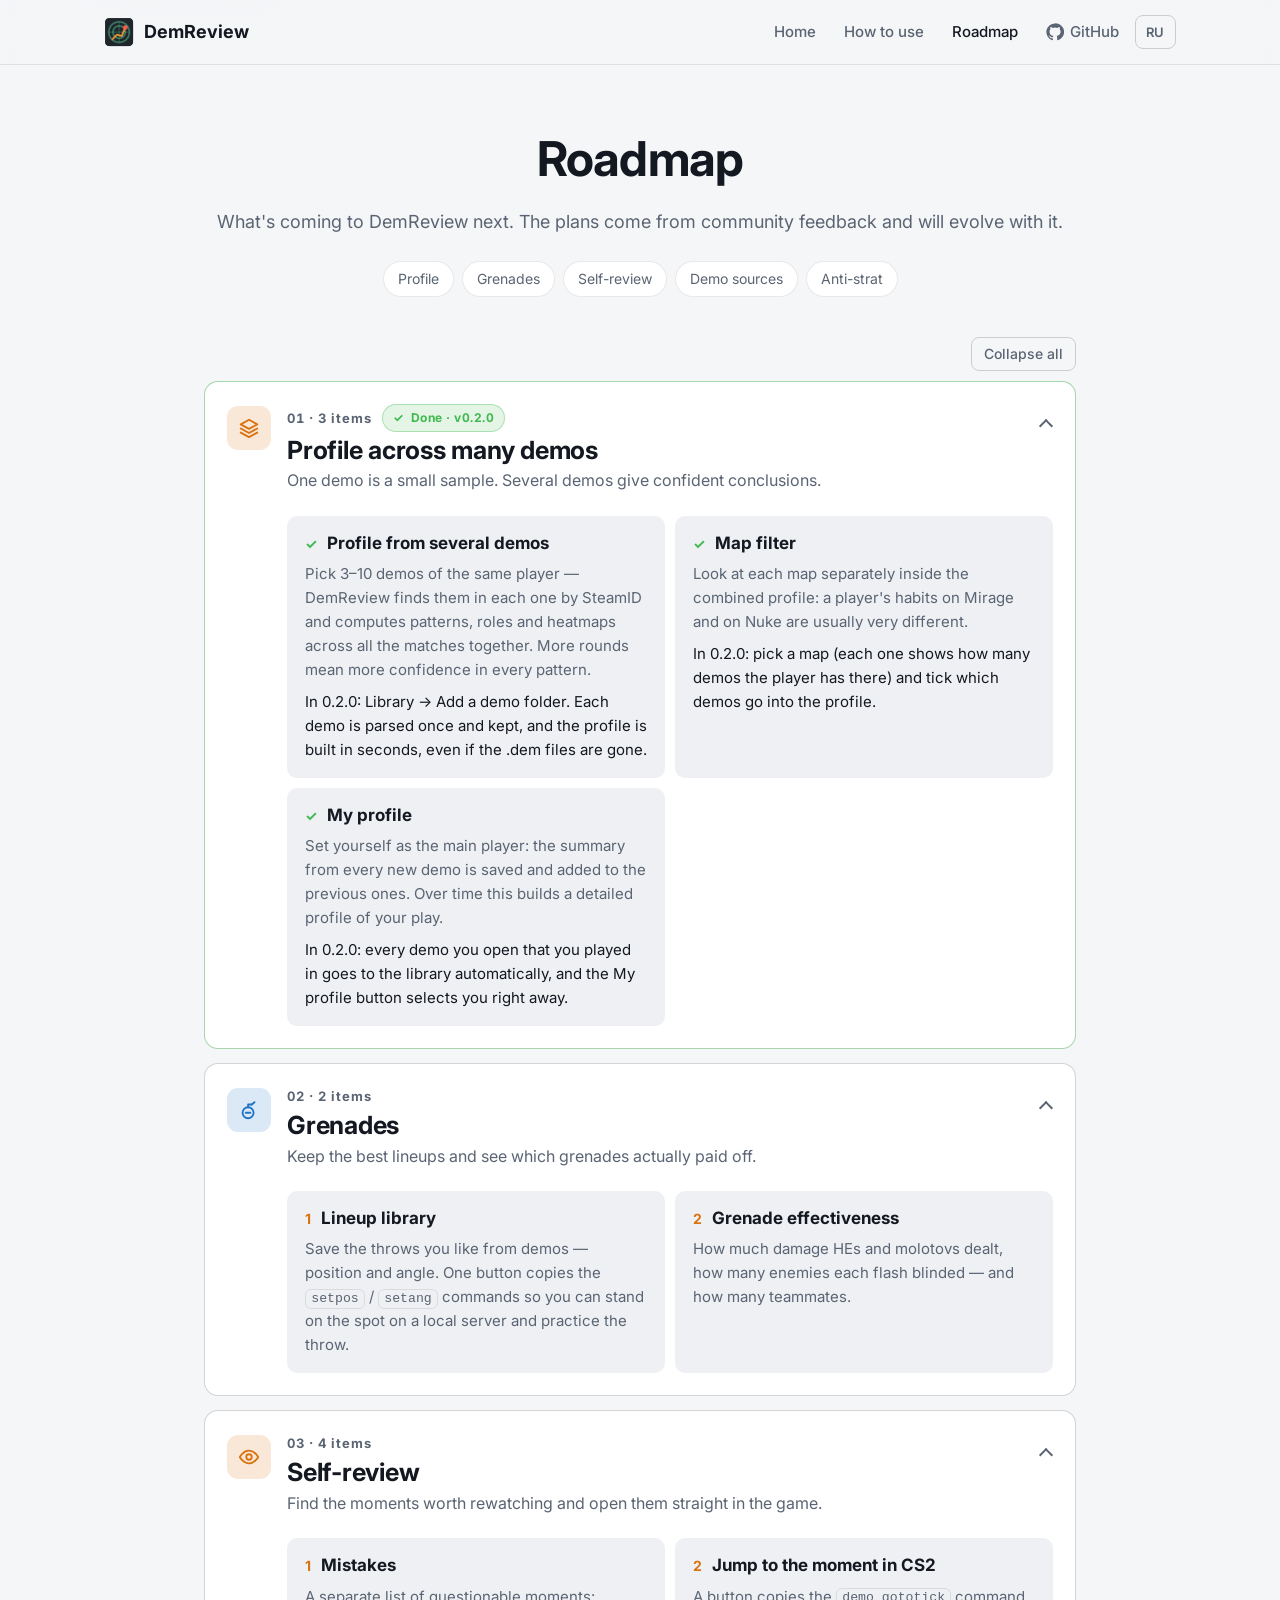
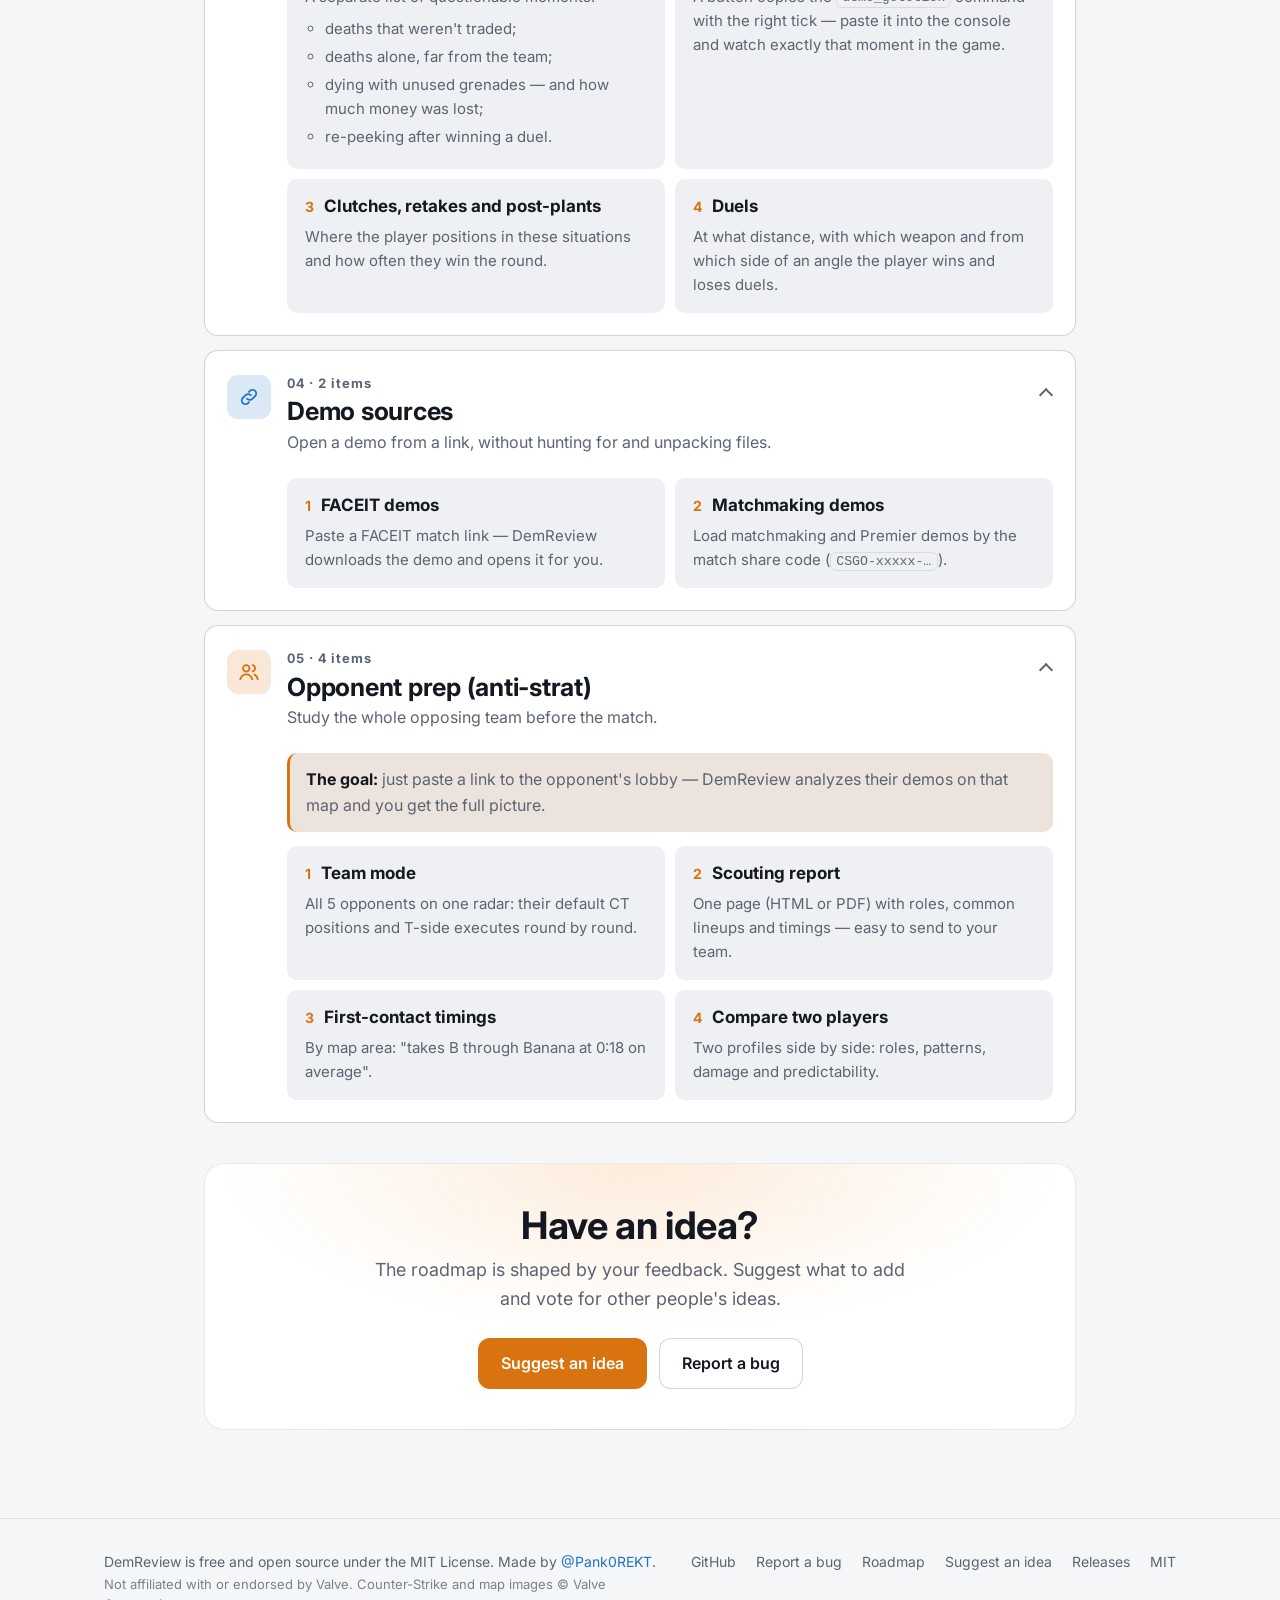
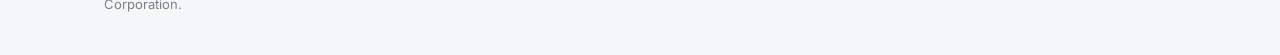
==== commit e7c2493b: "Сайт: первый пункт дорожной карты выполнен (v0.2.0)" ====
--- a/site/roadmap.html
+++ b/site/roadmap.html
@@ -69,11 +69,11 @@
       </div>
 
       <!-- 1. Профиль -->
-      <details class="roadmap-block" id="profile" open>
+      <details class="roadmap-block is-done" id="profile" open>
         <summary>
           <span class="feature-icon"><svg viewBox="0 0 24 24" fill="none" stroke="currentColor" stroke-width="2" stroke-linecap="round" stroke-linejoin="round" aria-hidden="true"><path d="m12 3 9 5-9 5-9-5 9-5Z"/><path d="m3 12.5 9 5 9-5"/><path d="m3 17 9 5 9-5"/></svg></span>
           <span class="roadmap-block-head">
-            <span class="roadmap-num">01 · <span data-lang="ru">3 пункта</span><span data-lang="en">3 items</span></span>
+            <span class="roadmap-num"><span>01 · <span data-lang="ru">3 пункта</span><span data-lang="en">3 items</span></span><span class="status-done"><span data-lang="ru">Готово · v0.2.0</span><span data-lang="en">Done · v0.2.0</span></span></span>
             <h2><span data-lang="ru">Профиль по многим демкам</span><span data-lang="en">Profile across many demos</span></h2>
             <span class="roadmap-block-sub"><span data-lang="ru">Одна демка — малая выборка. Несколько демок — уверенные выводы.</span><span data-lang="en">One demo is a small sample. Several demos give confident conclusions.</span></span>
           </span>
@@ -83,14 +83,17 @@
             <li class="roadmap-item">
               <h3><span data-lang="ru">Профиль по нескольким демкам</span><span data-lang="en">Profile from several demos</span></h3>
               <p><span data-lang="ru">Выберите 3–10 демок одного игрока — DemReview найдёт его в каждой по SteamID и посчитает паттерны, роли и тепловые карты по всем матчам вместе. Чем больше раундов, тем выше уверенность в каждом паттерне.</span><span data-lang="en">Pick 3–10 demos of the same player — DemReview finds them in each one by SteamID and computes patterns, roles and heatmaps across all the matches together. More rounds mean more confidence in every pattern.</span></p>
+              <p class="how"><span data-lang="ru">В 0.2.0: раздел «Библиотека» → «Добавить папку с демками». Каждая демка разбирается один раз и сохраняется, и профиль строится за секунды, даже если файлы .dem уже удалены.</span><span data-lang="en">In 0.2.0: Library → Add a demo folder. Each demo is parsed once and kept, and the profile is built in seconds, even if the .dem files are gone.</span></p>
             </li>
             <li class="roadmap-item">
               <h3><span data-lang="ru">Фильтр по карте</span><span data-lang="en">Map filter</span></h3>
               <p><span data-lang="ru">В общем профиле можно смотреть каждую карту отдельно: привычки игрока на Mirage и на Nuke обычно совсем разные.</span><span data-lang="en">Look at each map separately inside the combined profile: a player's habits on Mirage and on Nuke are usually very different.</span></p>
+              <p class="how"><span data-lang="ru">В 0.2.0: выберите карту — рядом видно, сколько у игрока демок на каждой; отметьте, какие из них включить в профиль.</span><span data-lang="en">In 0.2.0: pick a map (each one shows how many demos the player has there) and tick which demos go into the profile.</span></p>
             </li>
             <li class="roadmap-item">
               <h3><span data-lang="ru">Мой профиль</span><span data-lang="en">My profile</span></h3>
               <p><span data-lang="ru">Добавьте себя как основного игрока: сводка из каждой новой демки будет сохраняться и дополнять предыдущие. Со временем сложится подробный профиль вашей игры.</span><span data-lang="en">Set yourself as the main player: the summary from every new demo is saved and added to the previous ones. Over time this builds a detailed profile of your play.</span></p>
+              <p class="how"><span data-lang="ru">В 0.2.0: каждая открытая демка с вашим участием сама попадает в библиотеку, а кнопка «Мой профиль» сразу выбирает вас.</span><span data-lang="en">In 0.2.0: every demo you open that you played in goes to the library automatically, and the My profile button selects you right away.</span></p>
             </li>
           </ol>
         </div>
--- a/site/assets/style.css
+++ b/site/assets/style.css
@@ -264,6 +264,19 @@
 }
 .roadmap-more { margin-top: auto; color: var(--accent); font-weight: 600; font-size: 15px; }
 .roadmap-footer { text-align: center; margin: 20px 0 0; }
+
+/* Выполненные пункты дорожной карты */
+.status-done {
+  display: inline-flex; align-items: center; gap: 6px; white-space: nowrap;
+  font-size: 12px; font-weight: 700; letter-spacing: 0.04em; color: var(--good);
+  padding: 3px 10px; border-radius: 999px;
+  background: color-mix(in srgb, var(--good) 14%, transparent);
+  border: 1px solid color-mix(in srgb, var(--good) 35%, transparent);
+}
+.status-done::before { content: "✓"; }
+.roadmap-card.is-done { border-color: color-mix(in srgb, var(--good) 35%, var(--border)); }
+.roadmap-card.is-done::before { background: var(--good); opacity: 1; }
+.roadmap-card.is-done .roadmap-tags li { color: var(--good); border-color: color-mix(in srgb, var(--good) 30%, var(--border)); }
 .roadmap-footer .sep { color: var(--muted); margin: 0 10px; }
 
 /* Как это работает */
@@ -434,6 +447,10 @@
 }
 .roadmap-item h3 { font-size: 17px; display: flex; gap: 10px; align-items: baseline; }
 .roadmap-item h3::before { content: counter(item); color: var(--accent); font-size: 14px; font-weight: 700; }
+.roadmap-block.is-done { border-color: color-mix(in srgb, var(--good) 40%, var(--border)); }
+.roadmap-block.is-done .roadmap-num { display: flex; flex-wrap: wrap; align-items: center; gap: 10px; }
+.roadmap-block.is-done .roadmap-item h3::before { content: "✓"; color: var(--good); }
+.roadmap-item .how { margin-top: 8px; color: var(--text); }
 .roadmap-item p, .roadmap-item li { color: var(--muted); font-size: 15px; }
 .roadmap-item p { margin: 0; }
 .roadmap-item ul { margin: 8px 0 0; padding-left: 20px; }
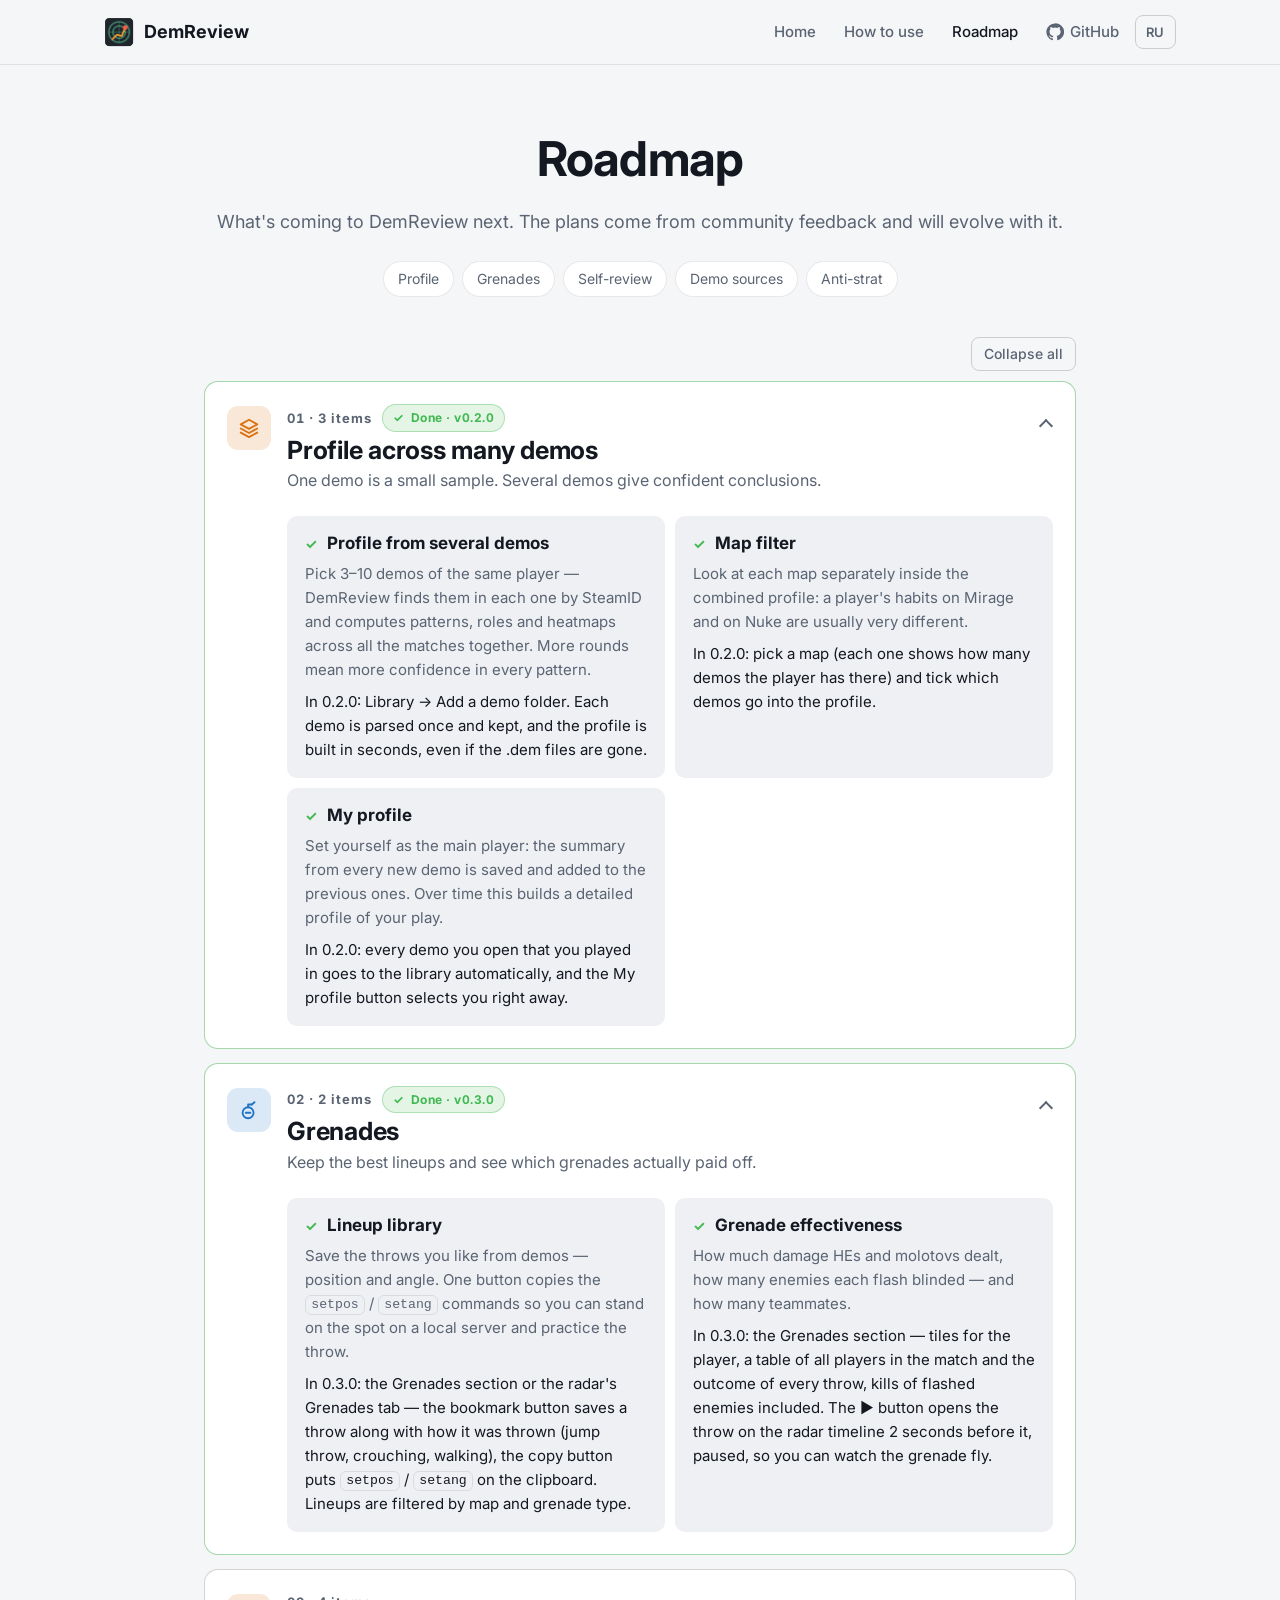
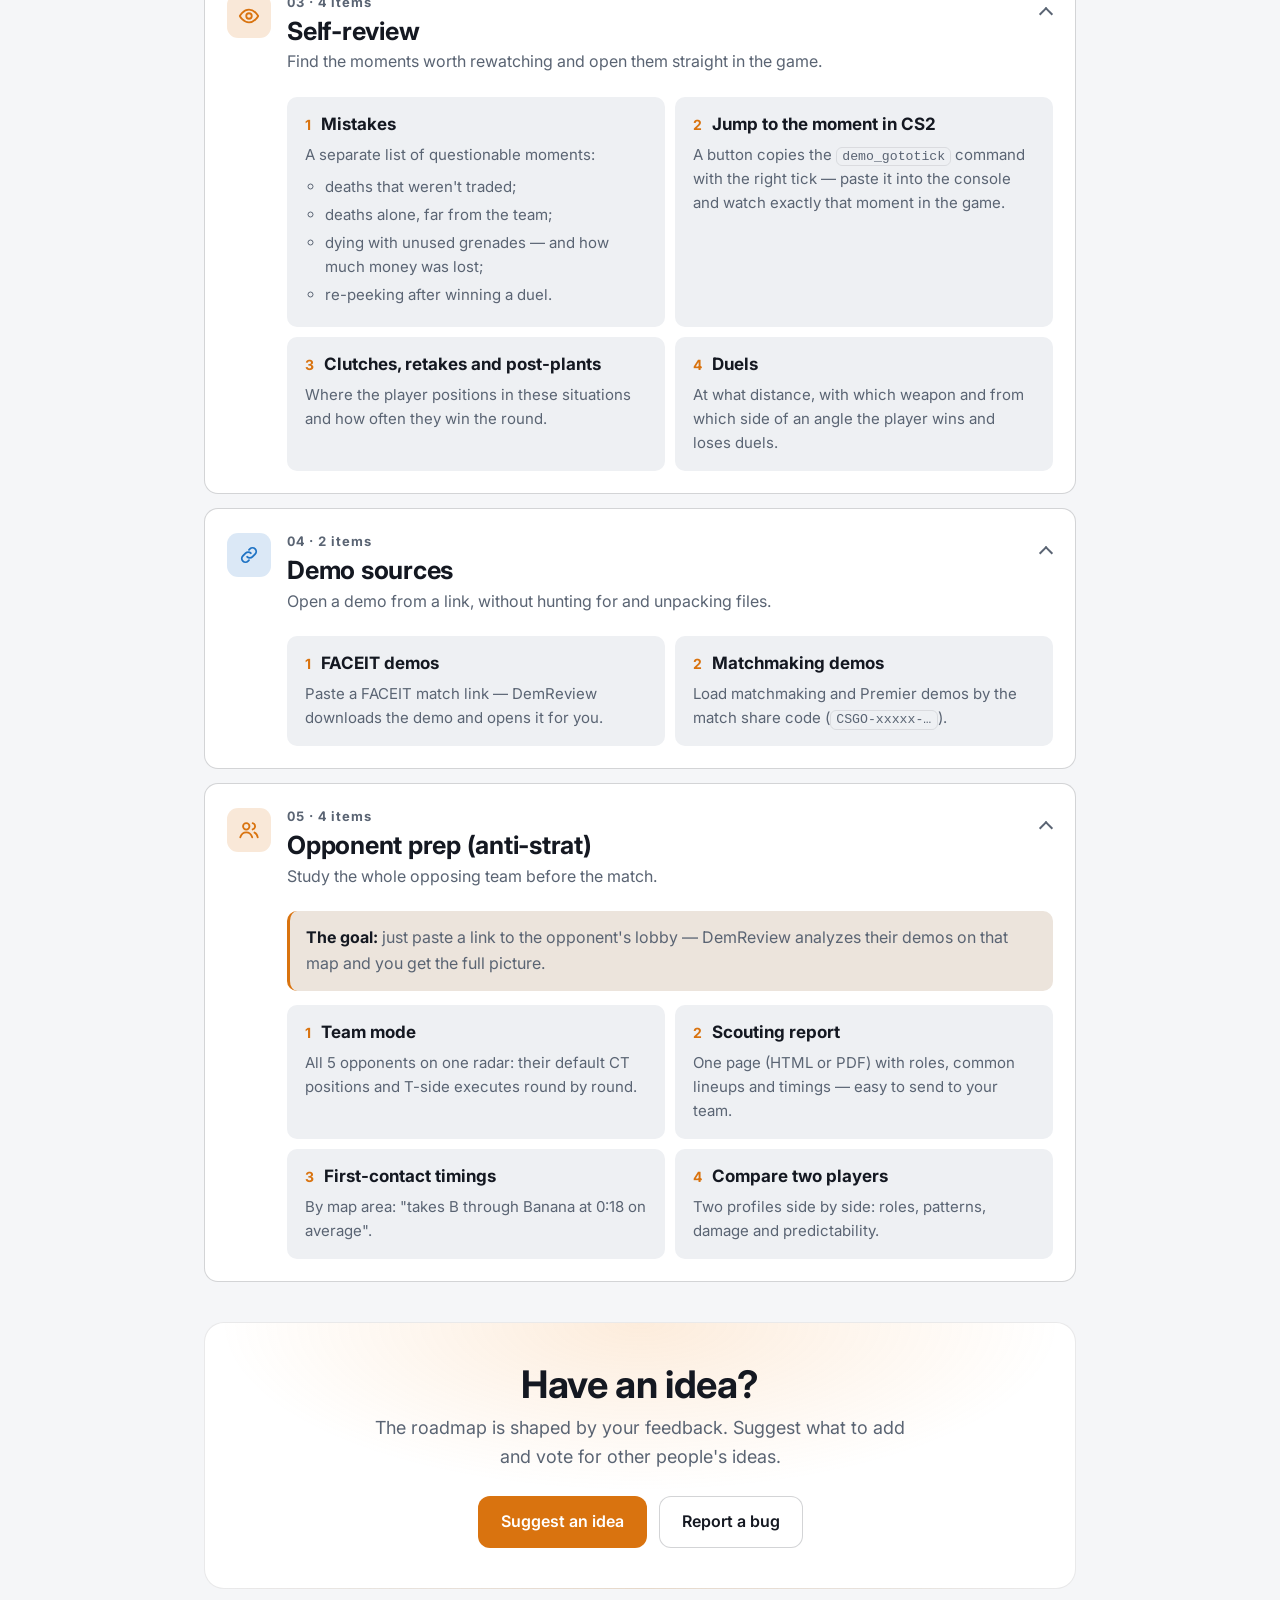
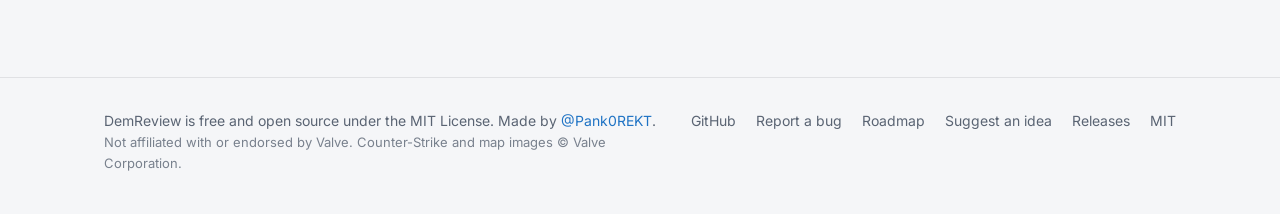
==== commit 31f3fbc1: "Сайт и README: второй пункт дорожной карты выполнен (v0.3.0), раздел «Гранаты» и библиотека раскидок" ====
--- a/site/roadmap.html
+++ b/site/roadmap.html
@@ -100,11 +100,11 @@
       </details>
 
       <!-- 2. Гранаты -->
-      <details class="roadmap-block" id="grenades" open>
+      <details class="roadmap-block is-done" id="grenades" open>
         <summary>
           <span class="feature-icon ct"><svg viewBox="0 0 24 24" fill="none" stroke="currentColor" stroke-width="2" stroke-linecap="round" stroke-linejoin="round" aria-hidden="true"><circle cx="11" cy="15" r="6"/><path d="M11 9V6h4"/><path d="m15 6 3-2.5"/><path d="M8.5 15h5"/></svg></span>
           <span class="roadmap-block-head">
-            <span class="roadmap-num">02 · <span data-lang="ru">2 пункта</span><span data-lang="en">2 items</span></span>
+            <span class="roadmap-num"><span>02 · <span data-lang="ru">2 пункта</span><span data-lang="en">2 items</span></span><span class="status-done"><span data-lang="ru">Готово · v0.3.0</span><span data-lang="en">Done · v0.3.0</span></span></span>
             <h2><span data-lang="ru">Гранаты</span><span data-lang="en">Grenades</span></h2>
             <span class="roadmap-block-sub"><span data-lang="ru">Сохранять лучшие раскидки и видеть, какая граната принесла пользу.</span><span data-lang="en">Keep the best lineups and see which grenades actually paid off.</span></span>
           </span>
@@ -114,10 +114,12 @@
             <li class="roadmap-item">
               <h3><span data-lang="ru">Библиотека раскидок</span><span data-lang="en">Lineup library</span></h3>
               <p><span data-lang="ru">Сохраняйте понравившиеся броски из демок — позицию и угол. Одна кнопка копирует команды <code>setpos</code> / <code>setang</code>: встаньте в точку на локальном сервере и отработайте бросок.</span><span data-lang="en">Save the throws you like from demos — position and angle. One button copies the <code>setpos</code> / <code>setang</code> commands so you can stand on the spot on a local server and practice the throw.</span></p>
+              <p class="how"><span data-lang="ru">В 0.3.0: раздел «Гранаты» или вкладка «Гранаты» на радаре — кнопка-закладка сохраняет бросок вместе с тем, как бросали (в прыжке, присев, шагом), кнопка копирования кладёт в буфер <code>setpos</code> / <code>setang</code>. Раскидки фильтруются по карте и типу гранаты.</span><span data-lang="en">In 0.3.0: the Grenades section or the radar's Grenades tab — the bookmark button saves a throw along with how it was thrown (jump throw, crouching, walking), the copy button puts <code>setpos</code> / <code>setang</code> on the clipboard. Lineups are filtered by map and grenade type.</span></p>
             </li>
             <li class="roadmap-item">
               <h3><span data-lang="ru">Эффективность гранат</span><span data-lang="en">Grenade effectiveness</span></h3>
               <p><span data-lang="ru">Сколько урона нанесли HE и молотовы, скольких врагов ослепила флешка — и скольких тиммейтов.</span><span data-lang="en">How much damage HEs and molotovs dealt, how many enemies each flash blinded — and how many teammates.</span></p>
+              <p class="how"><span data-lang="ru">В 0.3.0: раздел «Гранаты» — плитки по игроку, таблица всех игроков матча и результат каждого броска, включая убийства ослеплённых противников. Кнопка ▶ открывает бросок на таймлайне радара за 2 секунды до него, на паузе, — видно, как летит граната.</span><span data-lang="en">In 0.3.0: the Grenades section — tiles for the player, a table of all players in the match and the outcome of every throw, kills of flashed enemies included. The ▶ button opens the throw on the radar timeline 2 seconds before it, paused, so you can watch the grenade fly.</span></p>
             </li>
           </ol>
         </div>
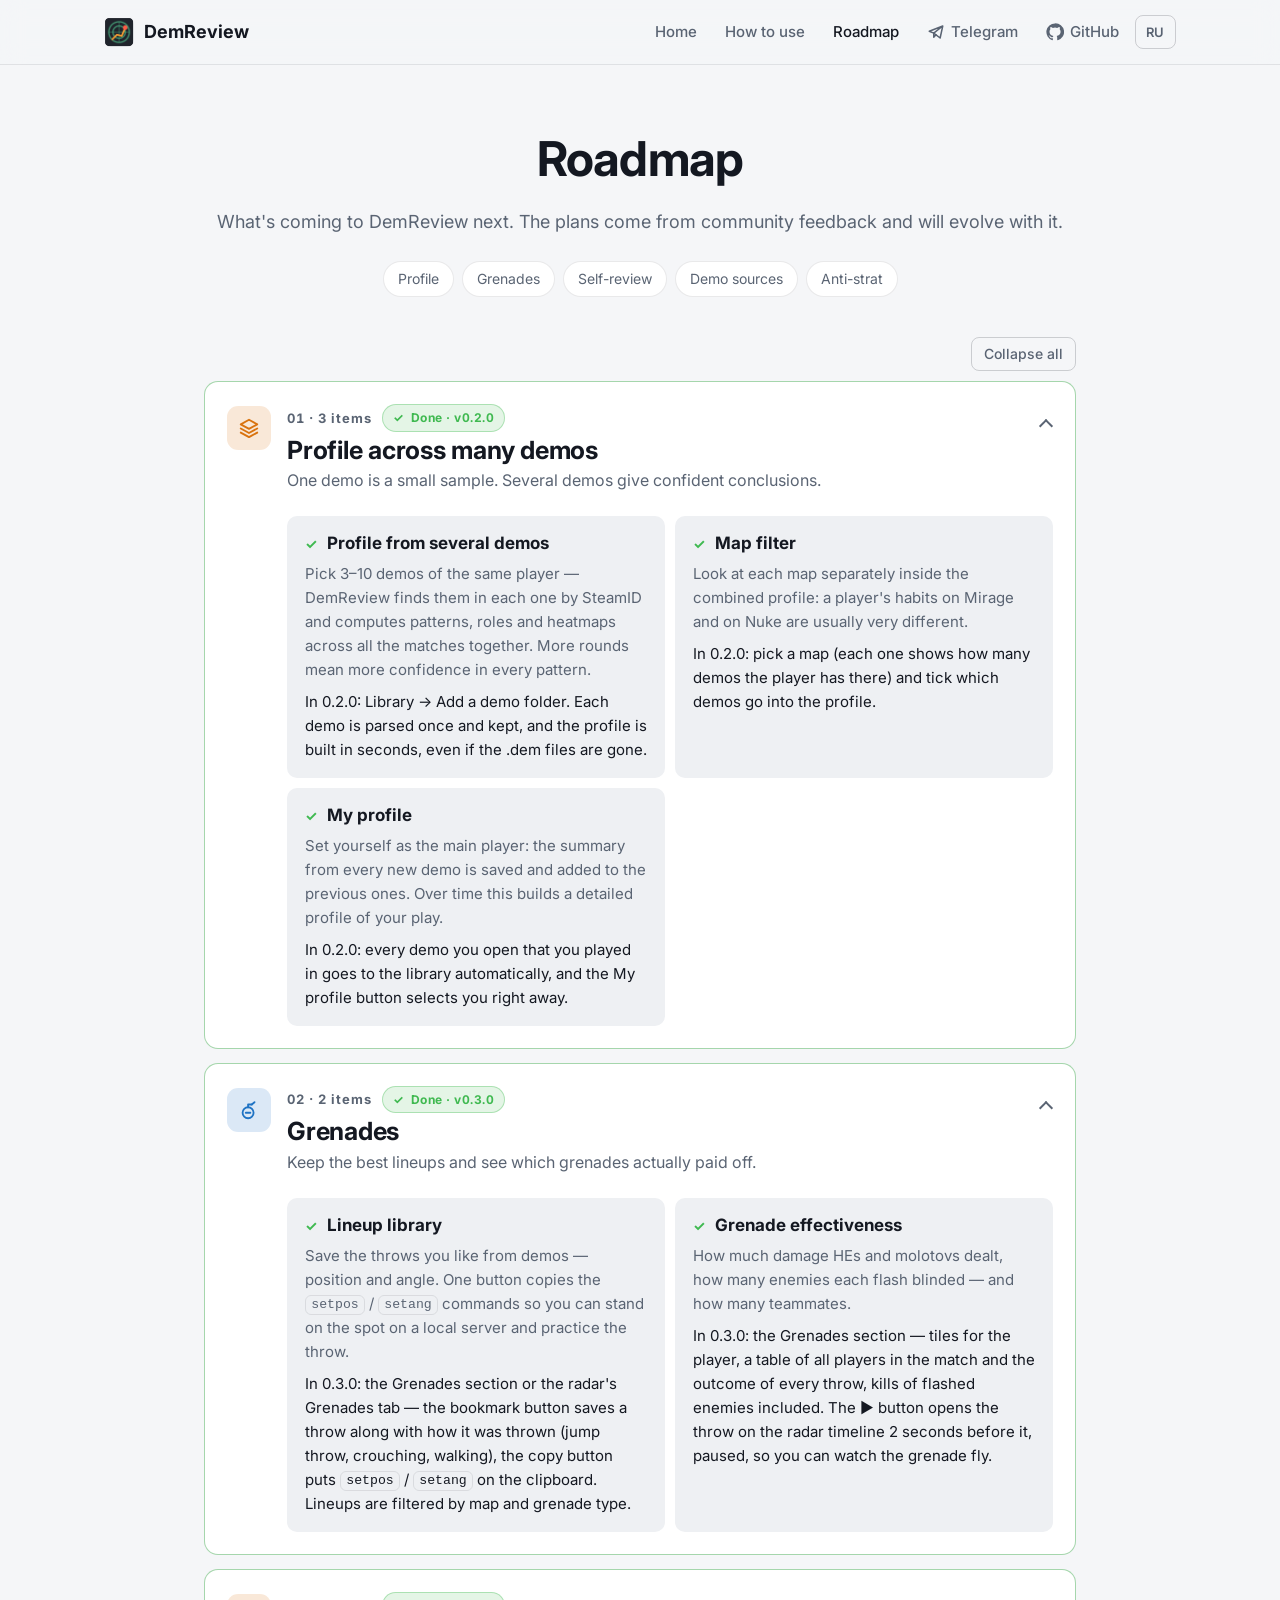
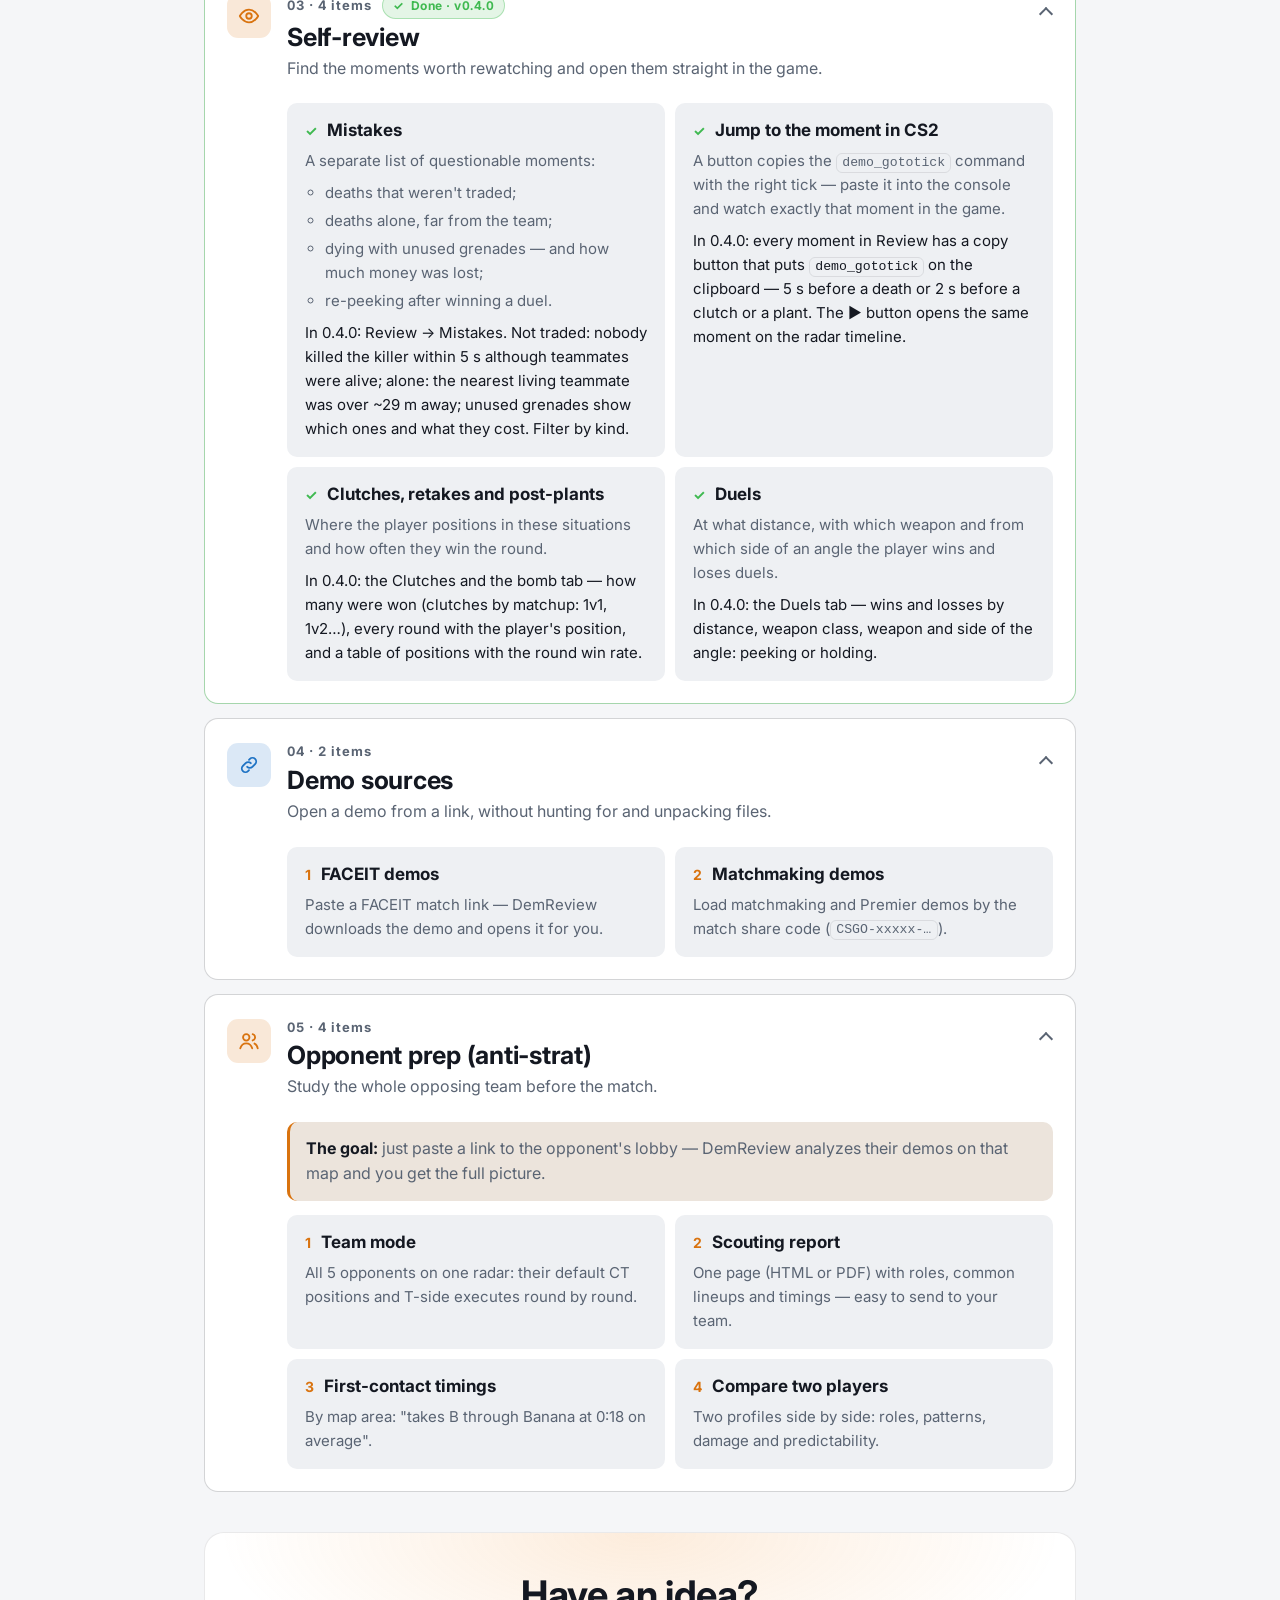
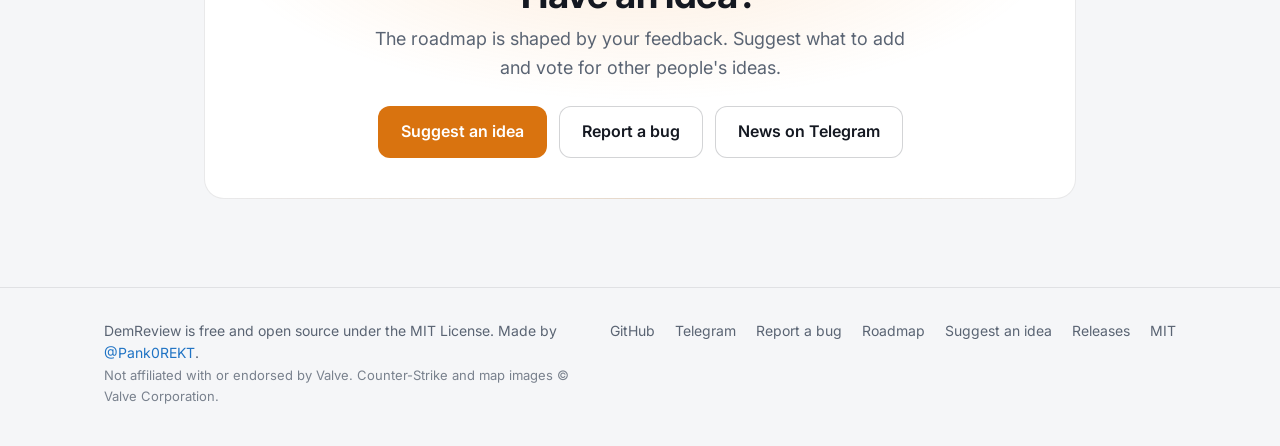
==== commit f56b16fe: "Сайт и README: третий пункт дорожной карты выполнен (v0.4.0), разбор игры и Telegram-канал - README:" ====
--- a/site/roadmap.html
+++ b/site/roadmap.html
@@ -39,6 +39,10 @@
         <a class="nav-home" href="./"><span data-lang="ru">Главная</span><span data-lang="en">Home</span></a>
         <a href="usage.html"><span data-lang="ru"><span class="nav-long">Как пользоваться</span><span class="nav-short">Гайд</span></span><span data-lang="en"><span class="nav-long">How to use</span><span class="nav-short">Guide</span></span></a>
         <a href="roadmap.html" aria-current="page"><span data-lang="ru">Планы</span><span data-lang="en">Roadmap</span></a>
+        <a class="nav-telegram" href="https://t.me/demreview">
+          <svg viewBox="0 0 24 24" fill="none" stroke="currentColor" stroke-width="2" stroke-linecap="round" stroke-linejoin="round" aria-hidden="true"><path d="M21 4 3 11l6 2.5L21 4l-3.5 16L9 13.5"/><path d="M9 13.5V19l3-3.2"/></svg>
+          <span>Telegram</span>
+        </a>
         <a class="nav-github" href="https://github.com/Pank0REKT/demreview-cs2">
           <svg viewBox="0 0 24 24" fill="currentColor" aria-hidden="true"><path d="M12 .5a11.5 11.5 0 0 0-3.64 22.41c.58.1.79-.25.79-.56v-2c-3.2.7-3.88-1.37-3.88-1.37-.52-1.33-1.28-1.69-1.28-1.69-1.05-.72.08-.7.08-.7 1.16.08 1.77 1.19 1.77 1.19 1.03 1.77 2.7 1.26 3.36.96.1-.75.4-1.26.73-1.55-2.55-.29-5.24-1.28-5.24-5.69 0-1.26.45-2.29 1.19-3.1-.12-.29-.52-1.46.11-3.05 0 0 .97-.31 3.17 1.18a11 11 0 0 1 5.78 0c2.2-1.49 3.17-1.18 3.17-1.18.63 1.59.23 2.76.11 3.05.74.81 1.19 1.84 1.19 3.1 0 4.42-2.7 5.39-5.26 5.68.41.36.78 1.06.78 2.14v3.17c0 .31.21.67.8.56A11.5 11.5 0 0 0 12 .5Z"/></svg>
           <span>GitHub</span>
@@ -126,11 +130,11 @@
       </details>
 
       <!-- 3. Разбор своей игры -->
-      <details class="roadmap-block" id="self-review" open>
+      <details class="roadmap-block is-done" id="self-review" open>
         <summary>
           <span class="feature-icon"><svg viewBox="0 0 24 24" fill="none" stroke="currentColor" stroke-width="2" stroke-linecap="round" stroke-linejoin="round" aria-hidden="true"><path d="M2 12s3.5-7 10-7 10 7 10 7-3.5 7-10 7S2 12 2 12Z"/><circle cx="12" cy="12" r="3"/></svg></span>
           <span class="roadmap-block-head">
-            <span class="roadmap-num">03 · <span data-lang="ru">4 пункта</span><span data-lang="en">4 items</span></span>
+            <span class="roadmap-num"><span>03 · <span data-lang="ru">4 пункта</span><span data-lang="en">4 items</span></span><span class="status-done"><span data-lang="ru">Готово · v0.4.0</span><span data-lang="en">Done · v0.4.0</span></span></span>
             <h2><span data-lang="ru">Разбор своей игры</span><span data-lang="en">Self-review</span></h2>
             <span class="roadmap-block-sub"><span data-lang="ru">Найти моменты, которые стоит пересмотреть, и сразу открыть их в игре.</span><span data-lang="en">Find the moments worth rewatching and open them straight in the game.</span></span>
           </span>
@@ -146,18 +150,22 @@
                 <li><span data-lang="ru">смерть с неиспользованными гранатами — и сколько денег пропало;</span><span data-lang="en">dying with unused grenades — and how much money was lost;</span></li>
                 <li><span data-lang="ru">повторный пик после выигранной дуэли.</span><span data-lang="en">re-peeking after winning a duel.</span></li>
               </ul>
+              <p class="how"><span data-lang="ru">В 0.4.0: раздел «Разбор» → «Ошибки». Без размена — убийцу не убили за 5 с, хотя союзники были живы; в одиночку — ближайший живой союзник дальше ~29 м; у неброшенных гранат видно, какие и сколько они стоили. Фильтр по виду ошибки.</span><span data-lang="en">In 0.4.0: Review → Mistakes. Not traded: nobody killed the killer within 5 s although teammates were alive; alone: the nearest living teammate was over ~29 m away; unused grenades show which ones and what they cost. Filter by kind.</span></p>
             </li>
             <li class="roadmap-item">
               <h3><span data-lang="ru">Перейти к моменту в CS2</span><span data-lang="en">Jump to the moment in CS2</span></h3>
               <p><span data-lang="ru">Кнопка копирует команду <code>demo_gototick</code> с нужным тиком — вставьте её в консоль и посмотрите ровно этот момент в игре.</span><span data-lang="en">A button copies the <code>demo_gototick</code> command with the right tick — paste it into the console and watch exactly that moment in the game.</span></p>
+              <p class="how"><span data-lang="ru">В 0.4.0: у каждого момента в «Разборе» кнопка копирования кладёт в буфер <code>demo_gototick</code> — за 5 с до смерти или за 2 с до клатча и закладки. Кнопка ▶ открывает тот же момент на таймлайне радара.</span><span data-lang="en">In 0.4.0: every moment in Review has a copy button that puts <code>demo_gototick</code> on the clipboard — 5 s before a death or 2 s before a clutch or a plant. The ▶ button opens the same moment on the radar timeline.</span></p>
             </li>
             <li class="roadmap-item">
               <h3><span data-lang="ru">Клатчи, ретейки и пост-плант</span><span data-lang="en">Clutches, retakes and post-plants</span></h3>
               <p><span data-lang="ru">Где игрок стоит в этих ситуациях и как часто выигрывает раунд.</span><span data-lang="en">Where the player positions in these situations and how often they win the round.</span></p>
+              <p class="how"><span data-lang="ru">В 0.4.0: вкладка «Клатчи и бомба» — сколько выиграно (клатчи по соотношению 1v1, 1v2…), каждый раунд с позицией игрока и таблица позиций с долей выигранных раундов.</span><span data-lang="en">In 0.4.0: the Clutches and the bomb tab — how many were won (clutches by matchup: 1v1, 1v2…), every round with the player's position, and a table of positions with the round win rate.</span></p>
             </li>
             <li class="roadmap-item">
               <h3><span data-lang="ru">Дуэли</span><span data-lang="en">Duels</span></h3>
               <p><span data-lang="ru">С какой дистанции, с каким оружием и с какой стороны угла игрок выигрывает и проигрывает дуэли.</span><span data-lang="en">At what distance, with which weapon and from which side of an angle the player wins and loses duels.</span></p>
+              <p class="how"><span data-lang="ru">В 0.4.0: вкладка «Дуэли» — победы и поражения по дистанции, классу оружия, оружию и стороне угла: выходил на угол или держал его.</span><span data-lang="en">In 0.4.0: the Duels tab — wins and losses by distance, weapon class, weapon and side of the angle: peeking or holding.</span></p>
             </li>
           </ol>
         </div>
@@ -226,6 +234,7 @@
         <div class="download-buttons">
           <a class="btn btn-primary" href="https://github.com/Pank0REKT/demreview-cs2/discussions/1"><span data-lang="ru">Предложить идею</span><span data-lang="en">Suggest an idea</span></a>
           <a class="btn btn-ghost" href="https://github.com/Pank0REKT/demreview-cs2/issues"><span data-lang="ru">Сообщить об ошибке</span><span data-lang="en">Report a bug</span></a>
+          <a class="btn btn-ghost" href="https://t.me/demreview"><span data-lang="ru">Новости в Telegram</span><span data-lang="en">News on Telegram</span></a>
         </div>
       </div>
     </div>
@@ -239,6 +248,7 @@
       </div>
       <ul class="footer-links">
         <li><a href="https://github.com/Pank0REKT/demreview-cs2">GitHub</a></li>
+        <li><a href="https://t.me/demreview">Telegram</a></li>
         <li><a href="https://github.com/Pank0REKT/demreview-cs2/issues"><span data-lang="ru">Сообщить об ошибке</span><span data-lang="en">Report a bug</span></a></li>
         <li><a href="roadmap.html"><span data-lang="ru">Дорожная карта</span><span data-lang="en">Roadmap</span></a></li>
         <li><a href="https://github.com/Pank0REKT/demreview-cs2/discussions/1"><span data-lang="ru">Предложить идею</span><span data-lang="en">Suggest an idea</span></a></li>
--- a/site/assets/style.css
+++ b/site/assets/style.css
@@ -105,11 +105,11 @@
   font: inherit; font-size: 13px; font-weight: 600; letter-spacing: 0.04em; padding: 6px 10px;
 }
 .lang-toggle:hover { color: var(--text); border-color: var(--muted); }
-.nav .nav-github { display: inline-flex; align-items: center; gap: 6px; }
-.nav .nav-github svg { width: 18px; height: 18px; }
+.nav .nav-github, .nav .nav-telegram { display: inline-flex; align-items: center; gap: 6px; }
+.nav .nav-github svg, .nav .nav-telegram svg { width: 18px; height: 18px; }
 .nav-short { display: none; }
 @media (max-width: 640px) {
-  .nav .nav-home, .nav .nav-github span, .nav-long { display: none; }
+  .nav .nav-home, .nav .nav-github span, .nav .nav-telegram span, .nav-long { display: none; }
   .nav-short { display: inline; }
   .nav a { padding: 8px; }
 }
@@ -346,6 +346,7 @@
 }
 .cta h2 { margin-bottom: 8px; }
 .cta .lead { margin-bottom: 28px; }
+.cta-telegram { margin-top: 16px; }
 .cta-notes { display: grid; gap: 12px; max-width: 760px; margin: 32px auto 0; text-align: left; }
 @media (min-width: 760px) { .cta-notes { grid-template-columns: 1fr 1fr; } }
 .cta-notes .note { font-size: 14px; color: var(--muted); padding: 14px 16px; border-radius: 10px; background: var(--surface-2); }
@@ -368,6 +369,7 @@
   .guide-step { grid-template-columns: 1fr 1.25fr; gap: 36px; }
   .guide-step.flip > :first-child { order: 2; }
 }
+.guide-step.text-only { grid-template-columns: 1fr; max-width: 820px; }
 .guide-step .num { color: var(--accent); font-weight: 700; font-size: 14px; letter-spacing: 0.06em; text-transform: uppercase; margin: 0 0 6px; }
 .guide-step p, .guide-step li { color: var(--muted); }
 .guide-step ul { padding-left: 20px; margin: 10px 0 0; }
